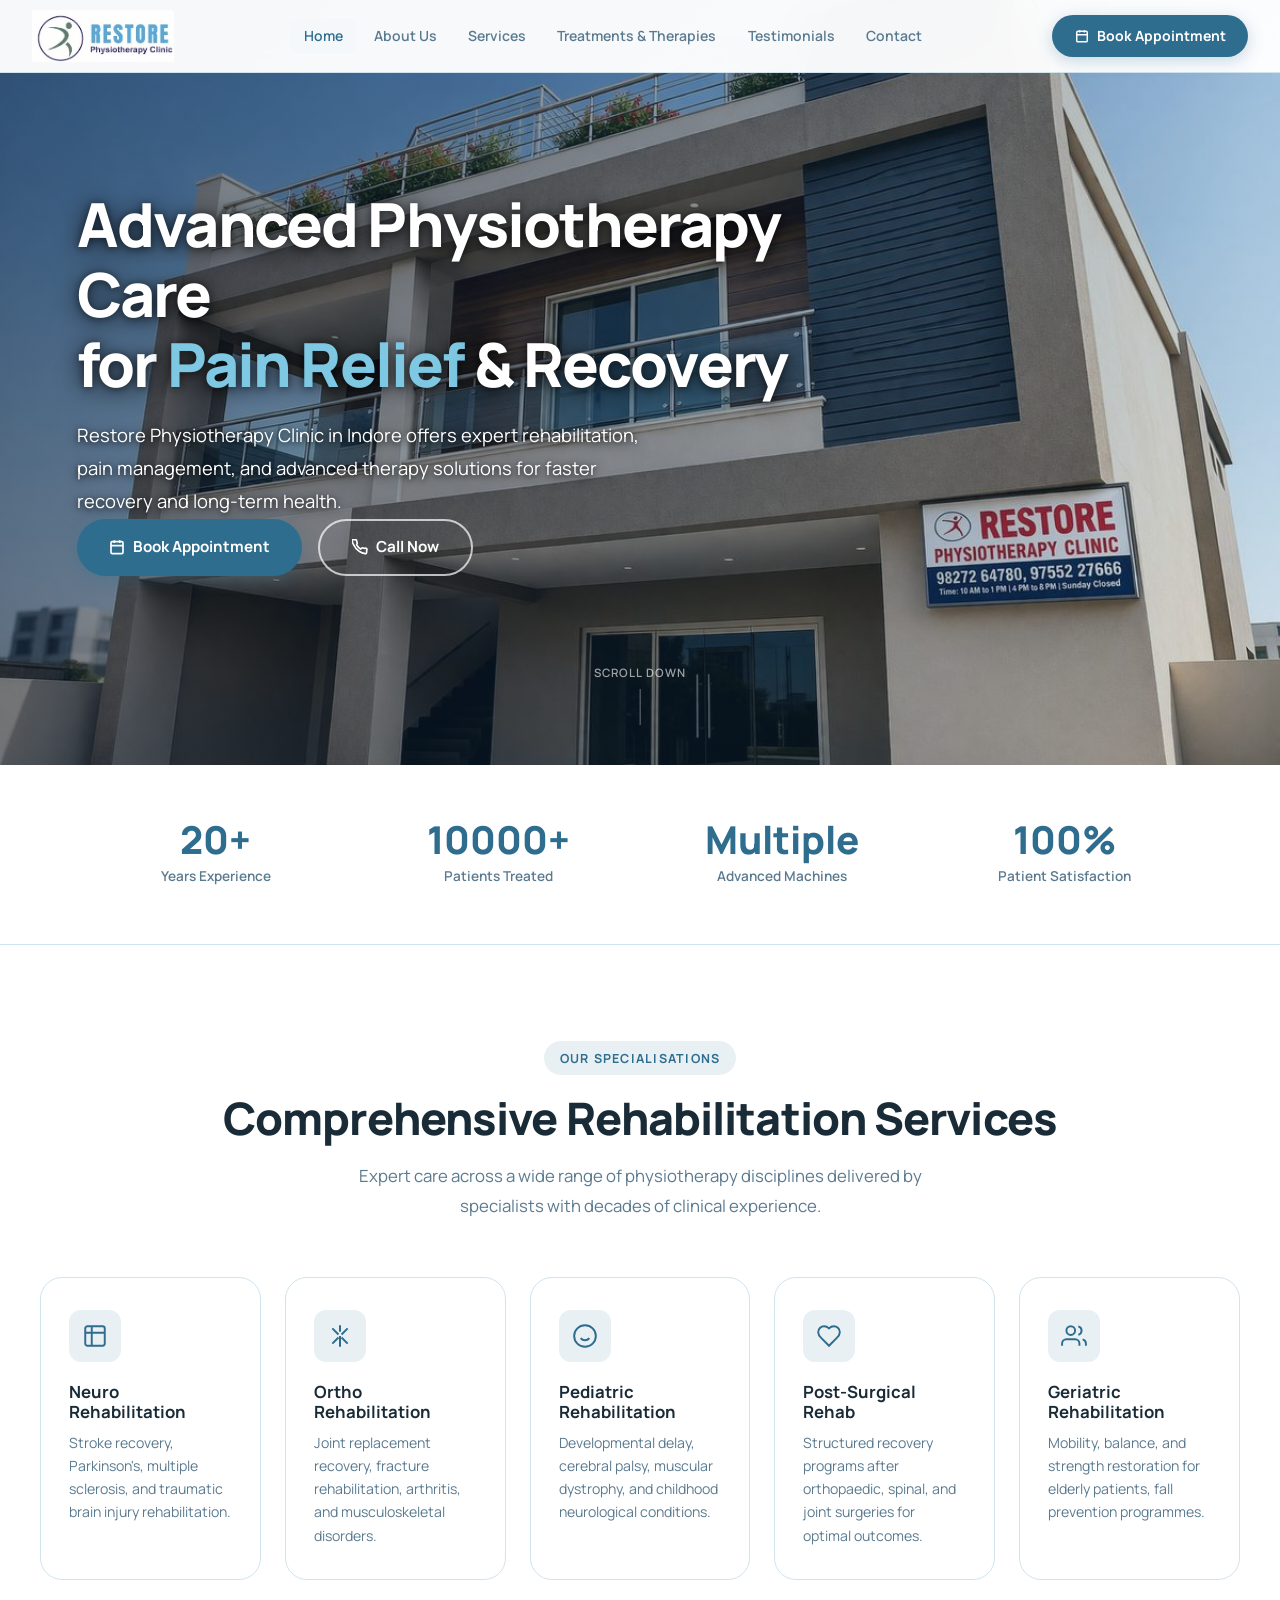
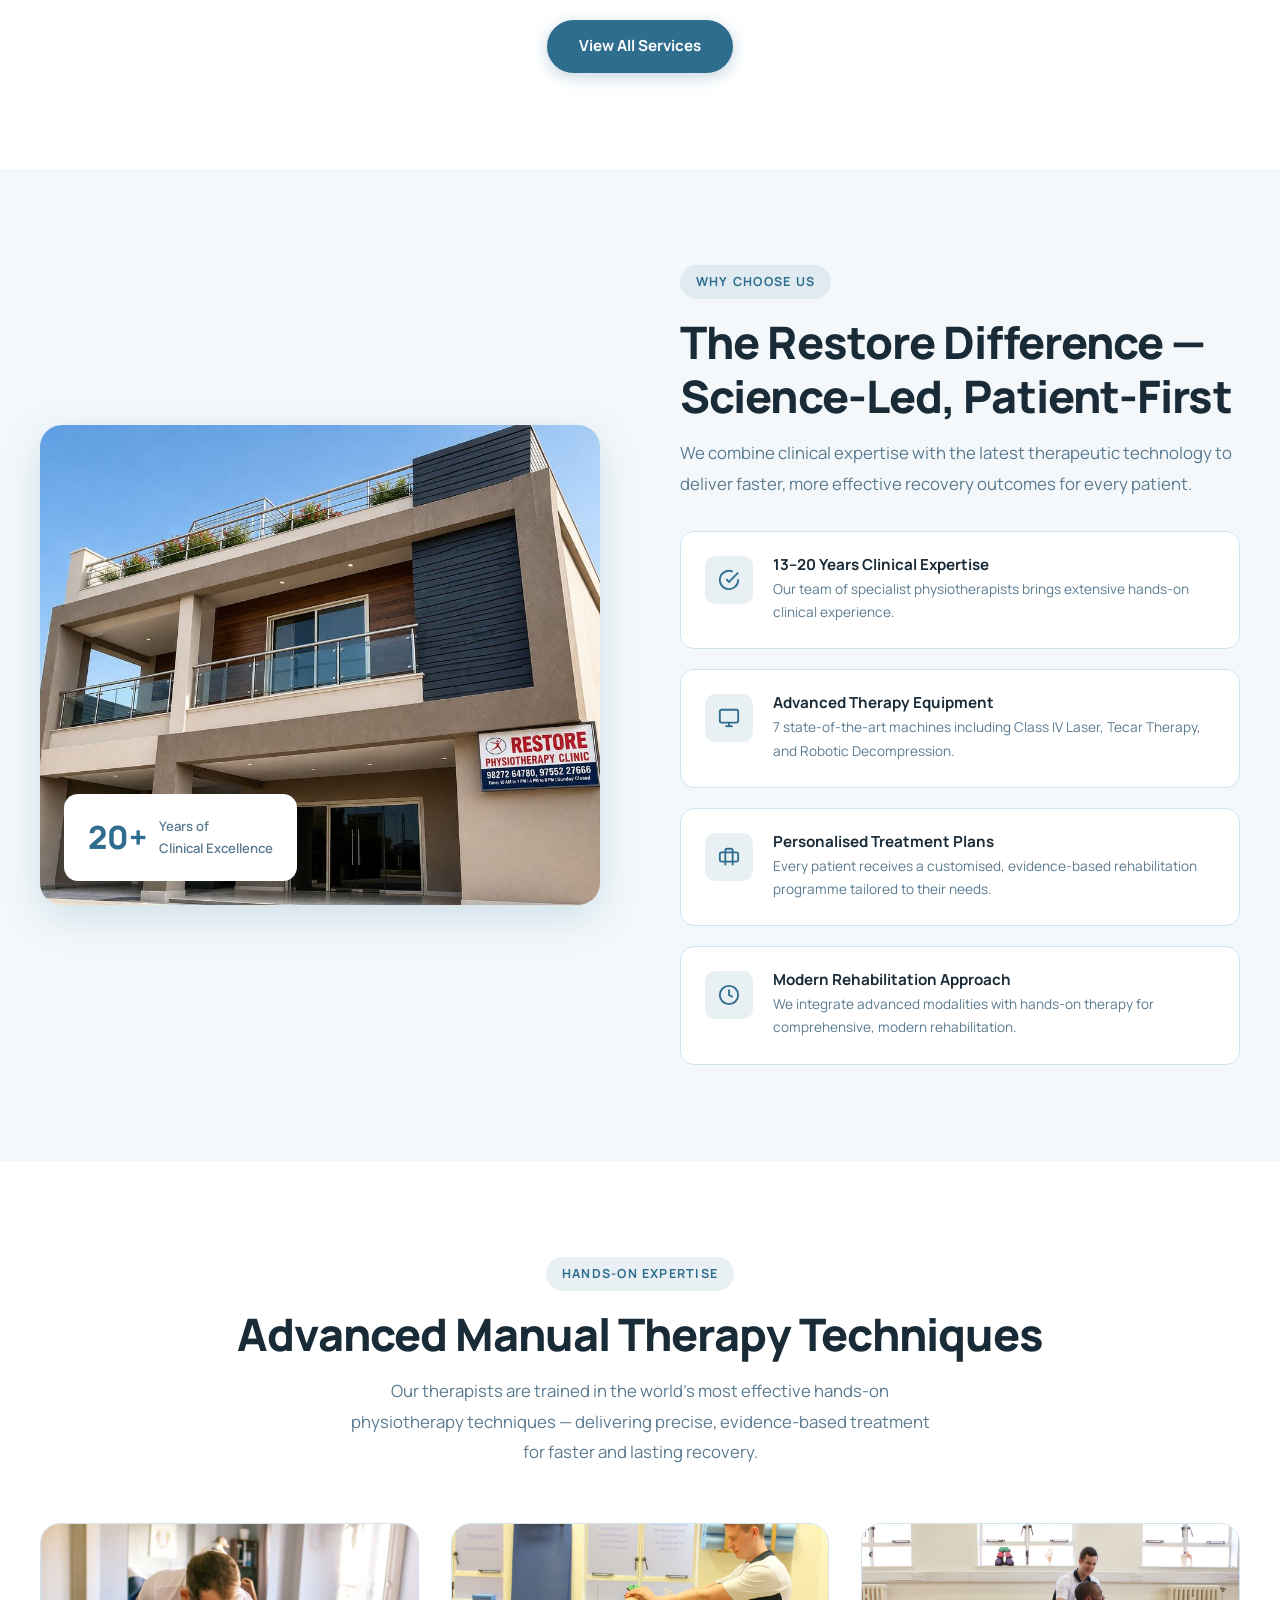
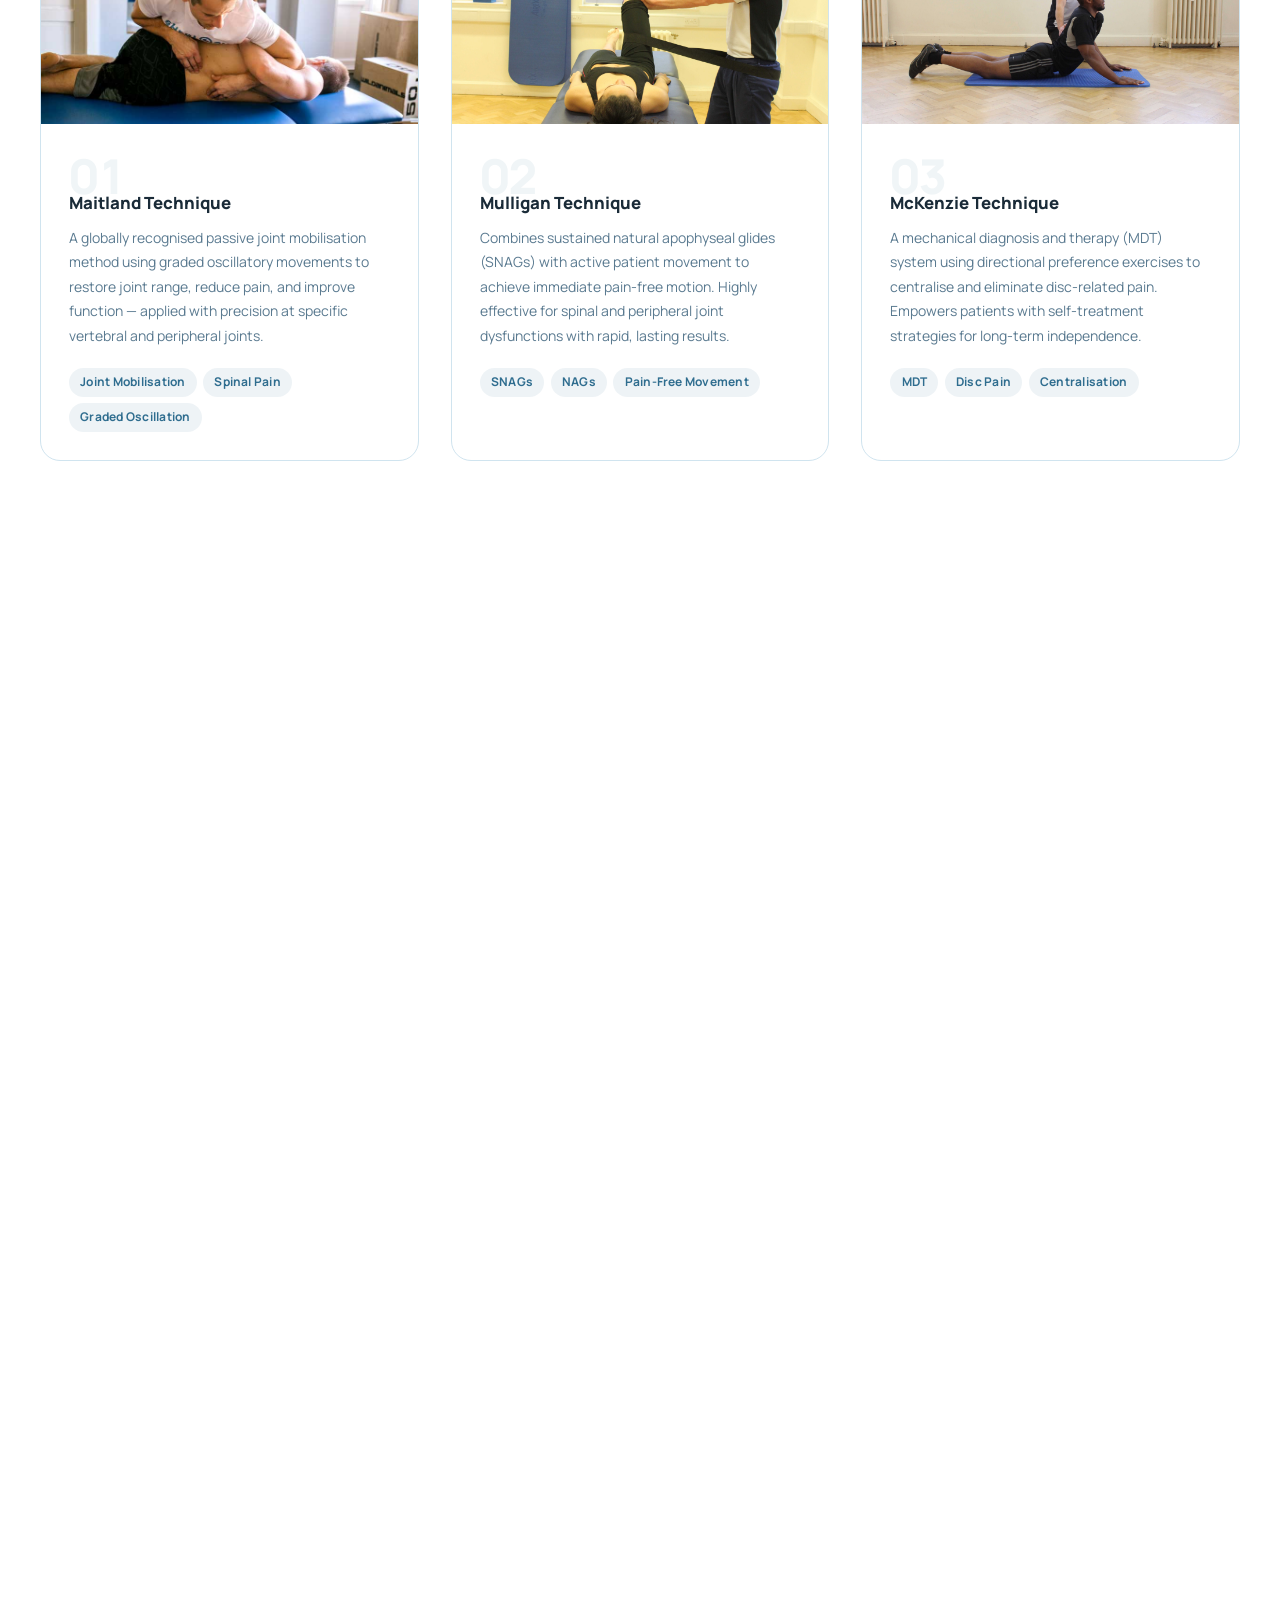
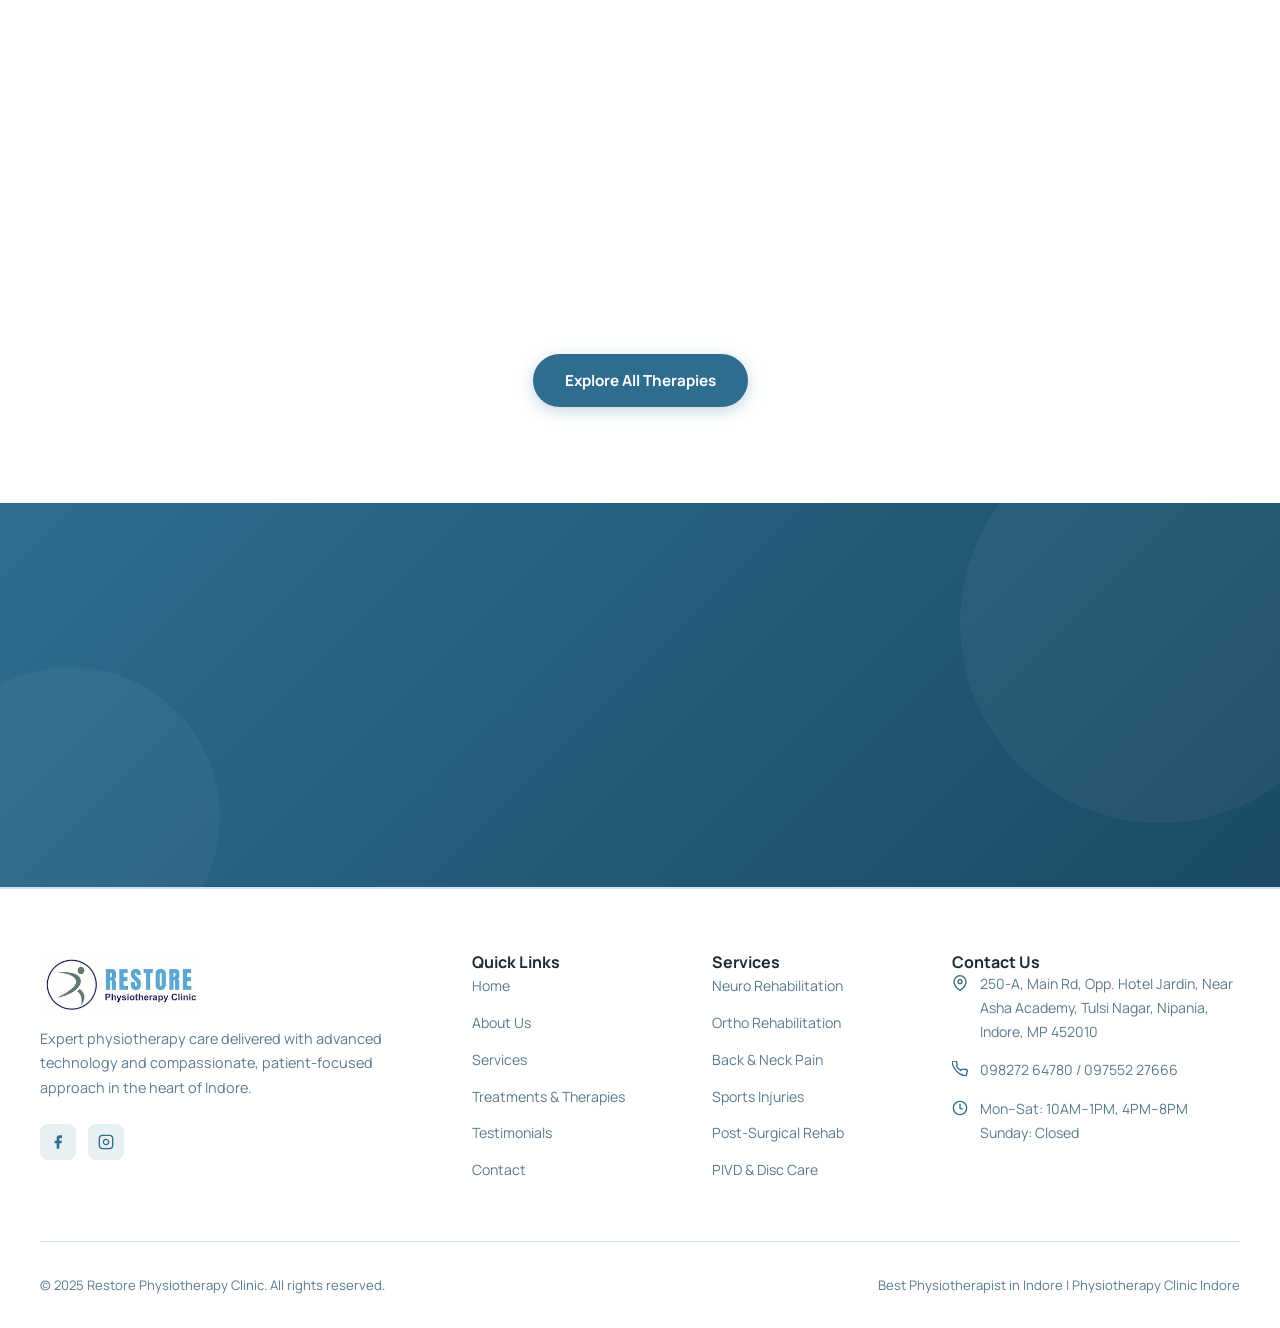
==== index.html @ 80abffd1 "Add files via upload" ====
<!DOCTYPE html>
<html lang="en">
<head>
  <meta charset="UTF-8" />
  <meta name="viewport" content="width=device-width, initial-scale=1.0" />
  <title>Restore Physiotherapy Clinic | Advanced Physiotherapy in Indore</title>
  <meta name="description" content="Restore Physiotherapy Clinic in Indore offers expert pain relief, neuro rehabilitation, ortho rehab, sports injury treatment, and advanced therapy equipment." />
  <meta name="keywords" content="Physiotherapy Clinic in Indore, Best Physiotherapist in Indore, Back Pain Treatment Indore, Neuro Rehabilitation Indore, Sports Injury Rehab Indore" />
  <link rel="preconnect" href="https://fonts.googleapis.com" />
  <link rel="preconnect" href="https://fonts.gstatic.com" crossorigin />
  <link href="https://fonts.googleapis.com/css2?family=Manrope:wght@300;400;500;600;700;800&display=swap" rel="stylesheet" />
  <link rel="stylesheet" href="styles.css" />
  <style>
    /* ─── HOME-SPECIFIC STYLES ─── */

    /* HERO */
    .hero {
      position: relative;
      height: 85vh;
      min-height: 560px;
      overflow: hidden;
      display: flex;
      align-items: center;
      justify-content: flex-start;
    }
    .hero-video {
      position: absolute;
      inset: 0;
      width: 100%;
      height: 100%;
      object-fit: cover;
      z-index: 0;
    }
    .hero-fallback {
      position: absolute;
      inset: 0;
      background: linear-gradient(135deg, #0e3248 0%, #1a5270 50%, #2F6D8F 100%);
      background-size: cover;
      background-position: center;
      z-index: 0;
    }
    .hero-overlay {
      position: absolute;
      inset: 0;
      background: linear-gradient(
        105deg,
        rgba(8, 22, 40, 0.60) 0%,
        rgba(15, 45, 72, 0.42) 55%,
        rgba(47, 109, 143, 0.15) 100%
      );
      z-index: 1;
    }
    .hero-content {
      position: relative;
      z-index: 20;
      text-align: left;
      color: white;
      padding: 2rem 2rem 2rem 6vw;
      max-width: 820px;
      width: 100%;
      margin-left: 0;
      margin-right: auto;
    }
    .hero-badge {
      display: inline-flex;
      align-items: center;
      gap: 0.5rem;
      padding: 0.45rem 1.1rem;
      background: rgba(255,255,255,0.18);
      backdrop-filter: blur(10px);
      border: 1px solid rgba(255,255,255,0.35);
      border-radius: 50px;
      font-size: 0.8rem;
      font-weight: 700;
      letter-spacing: 0.08em;
      text-transform: uppercase;
      margin-bottom: 1.5rem;
      color: #ffffff;
      text-shadow: 0 1px 6px rgba(0,0,0,0.6);
      opacity: 0;
      animation: fadeUp 0.8s 0.2s forwards;
    }
    .hero-title {
      font-size: clamp(2rem, 5.5vw, 3.8rem);
      font-weight: 800;
      line-height: 1.15;
      letter-spacing: -0.03em;
      margin-bottom: 1.25rem;
      color: #ffffff;
      text-shadow: 0 3px 24px rgba(0,0,0,0.75), 0 1px 8px rgba(0,0,0,0.55);
      opacity: 0;
      animation: fadeUp 0.8s 0.4s forwards;
    }
    .hero-title span { 
      color: #7ec8e3; 
      text-shadow: 0 3px 24px rgba(0,0,0,0.75), 0 1px 8px rgba(0,0,0,0.55);
    }
    .hero-sub {
      font-size: clamp(0.95rem, 1.5vw, 1.15rem);
      color: #ffffff;
      max-width: 580px;
      margin: 2 0 2.25rem 0;
      line-height: 1.8;
      text-shadow: 0 2px 12px rgba(0,0,0,0.75), 0 1px 5px rgba(0,0,0,0.55);
      opacity: 0;
      animation: fadeUp 0.8s 0.6s forwards;
    }
    .hero-btns {
      display: flex;
      gap: 1rem;
      justify-content: flex-start;
      flex-wrap: wrap;
      opacity: 0;
      animation: fadeUp 0.8s 0.8s forwards;
    }

    @keyframes fadeUp {
      from { opacity: 0; transform: translateY(28px); }
      to   { opacity: 1; transform: translateY(0); }
    }

    .hero-scroll {
      position: absolute;
      bottom: 2.5rem;
      left: 50%;
      transform: translateX(-50%);
      z-index: 2;
      display: flex;
      flex-direction: column;
      align-items: center;
      gap: 0.4rem;
      color: rgba(255,255,255,0.6);
      font-size: 0.72rem;
      font-weight: 600;
      letter-spacing: 0.1em;
      text-transform: uppercase;
      animation: bounce 2s infinite;
    }
    .hero-scroll span { width: 1px; height: 36px; background: rgba(255,255,255,0.4); }
    @keyframes bounce {
      0%, 100% { transform: translateX(-50%) translateY(0); }
      50% { transform: translateX(-50%) translateY(6px); }
    }

    /* STATS BANNER */
    .stats-banner {
      background: white;
      border-bottom: 1px solid var(--border);
      padding: 2.5rem 2rem;
    }
    .stats-grid {
      max-width: 1100px;
      margin: 0 auto;
      display: grid;
      grid-template-columns: repeat(4, 1fr);
      gap: 2rem;
      text-align: center;
    }
    .stat-item { padding: 1rem; }
    .stat-item .num {
      font-size: 2.4rem;
      font-weight: 800;
      color: var(--primary);
      line-height: 1;
    }
    .stat-item .lbl {
      font-size: 0.85rem;
      color: var(--text-muted);
      font-weight: 600;
      margin-top: 0.35rem;
    }
    .stat-divider {
      width: 1px;
      background: var(--border);
      align-self: stretch;
    }

    /* SERVICES */
    .services-grid {
      display: grid;
      grid-template-columns: repeat(auto-fit, minmax(220px, 1fr));
      gap: 1.5rem;
    }
    .service-card {
      background: white;
      border: 1px solid var(--border);
      border-radius: var(--radius-lg);
      padding: 2rem 1.75rem;
      transition: all var(--transition);
      cursor: default;
      position: relative;
      overflow: hidden;
    }
    .service-card::before {
      content: '';
      position: absolute;
      top: 0; left: 0; right: 0;
      height: 3px;
      background: var(--primary);
      transform: scaleX(0);
      transition: transform var(--transition);
      transform-origin: left;
    }
    .service-card:hover {
      transform: translateY(-6px);
      box-shadow: var(--shadow-hover);
    }
    .service-card:hover::before { transform: scaleX(1); }
    .service-icon {
      width: 52px; height: 52px;
      background: rgba(47,109,143,0.1);
      border-radius: 12px;
      display: flex; align-items: center; justify-content: center;
      margin-bottom: 1.25rem;
    }
    .service-icon svg { width: 26px; height: 26px; color: var(--primary); }
    .service-card h3 { font-size: 1.05rem; font-weight: 700; margin-bottom: 0.5rem; }
    .service-card p { font-size: 0.88rem; color: var(--text-muted); line-height: 1.65; }

    /* WHY US */
    .why-us-layout {
      display: grid;
      grid-template-columns: 1fr 1fr;
      gap: 5rem;
      align-items: center;
    }
    .why-us-img {
      border-radius: var(--radius-lg);
      overflow: hidden;
      position: relative;
      box-shadow: var(--shadow-hover);
    }
    .why-us-img img {
      width: 100%;
      height: 480px;
      object-fit: cover;
    }
    .why-us-img-badge {
      position: absolute;
      bottom: 1.5rem;
      left: 1.5rem;
      background: white;
      border-radius: var(--radius);
      padding: 1rem 1.5rem;
      box-shadow: var(--shadow);
      display: flex;
      align-items: center;
      gap: 0.75rem;
    }
    .why-us-img-badge .big { font-size: 2rem; font-weight: 800; color: var(--primary); }
    .why-us-img-badge .sml { font-size: 0.82rem; color: var(--text-muted); font-weight: 600; }

    .why-features { display: flex; flex-direction: column; gap: 1.25rem; margin-top: 2rem; }
    .why-feature {
      display: flex;
      gap: 1.25rem;
      padding: 1.5rem;
      background: white;
      border: 1px solid var(--border);
      border-radius: var(--radius);
      transition: all var(--transition);
    }
    .why-feature:hover { transform: translateX(6px); box-shadow: var(--shadow); }
    .why-feature-icon {
      width: 48px; height: 48px; flex-shrink: 0;
      background: rgba(47,109,143,0.1);
      border-radius: 10px;
      display: flex; align-items: center; justify-content: center;
    }
    .why-feature-icon svg { width: 22px; height: 22px; color: var(--primary); }
    .why-feature h4 { font-size: 0.95rem; font-weight: 700; margin-bottom: 0.25rem; }
    .why-feature p { font-size: 0.85rem; color: var(--text-muted); }

    /* EQUIPMENT PREVIEW */
    .equipment-strip {
      display: grid;
      grid-template-columns: repeat(4, 1fr);
      gap: 1.5rem;
    }
    .equip-card {
      background: white;
      border: 1px solid var(--border);
      border-radius: var(--radius-lg);
      overflow: hidden;
      transition: all var(--transition);
    }
    .equip-card:hover { transform: translateY(-5px); box-shadow: var(--shadow-hover); }
    .equip-card img {
      width: 100%;
      height: 180px;
      object-fit: cover;
    }
    .equip-card-body { padding: 1rem 1.25rem; }
    .equip-card-body h4 { font-size: 0.9rem; font-weight: 700; }
    .equip-card-body p { font-size: 0.78rem; color: var(--text-muted); margin-top: 0.3rem; }

    /* CTA SECTION */
    .cta-section {
      background: linear-gradient(135deg, var(--primary) 0%, #1a4a65 100%);
      padding: 5rem 2rem;
      text-align: center;
      position: relative;
      overflow: hidden;
    }
    .cta-section::before {
      content: '';
      position: absolute;
      top: -80px; right: -80px;
      width: 400px; height: 400px;
      background: rgba(255,255,255,0.04);
      border-radius: 50%;
    }
    .cta-section::after {
      content: '';
      position: absolute;
      bottom: -80px; left: -80px;
      width: 300px; height: 300px;
      background: rgba(255,255,255,0.04);
      border-radius: 50%;
    }
    .cta-section h2 {
      font-size: clamp(1.8rem, 4vw, 2.8rem);
      color: white;
      font-weight: 800;
      letter-spacing: -0.02em;
      margin-bottom: 1rem;
      position: relative; z-index: 1;
    }
    .cta-section p {
      font-size: 1.05rem;
      color: rgba(255,255,255,0.8);
      max-width: 560px;
      margin: 0 auto 2.5rem;
      position: relative; z-index: 1;
    }
    .cta-btns {
      display: flex;
      gap: 1rem;
      justify-content: center;
      flex-wrap: wrap;
      position: relative; z-index: 1;
    }
    .btn-white {
      display: inline-flex;
      align-items: center;
      gap: 0.5rem;
      padding: 0.85rem 2rem;
      background: white;
      color: var(--primary);
      border-radius: 50px;
      font-size: 0.95rem;
      font-weight: 700;
      transition: all var(--transition);
    }
    .btn-white:hover { transform: translateY(-2px); box-shadow: 0 8px 28px rgba(0,0,0,0.2); }

    @media (max-width: 900px) {
      .why-us-layout { grid-template-columns: 1fr; gap: 2.5rem; }
      .equipment-strip { grid-template-columns: repeat(2, 1fr); }
      .stats-grid { grid-template-columns: repeat(2, 1fr); }
      .stat-divider { display: none; }
    }
    @media (max-width: 500px) {
      .equipment-strip { grid-template-columns: 1fr; }
      .stats-grid { grid-template-columns: 1fr 1fr; gap: 1rem; }
    }
  
    /* ── ADVANCED MANUAL TECHNIQUES ── */
    .techniques-section { background: var(--white); }

    .techniques-grid {
      display: grid;
      grid-template-columns: repeat(3, 1fr);
      gap: 2rem;
    }

    .technique-card {
      background: #ffffff;
      border: 1px solid var(--border);
      border-radius: 20px;
      overflow: hidden;
      transition: transform 0.38s cubic-bezier(0.4,0,0.2,1),
                  box-shadow 0.38s cubic-bezier(0.4,0,0.2,1);
      position: relative;
    }
    .technique-card::before {
      content: '';
      position: absolute;
      top: 0; left: 0; right: 0;
      height: 3px;
      background: linear-gradient(90deg, var(--primary), var(--soft-blue));
      transform: scaleX(0);
      transform-origin: left;
      transition: transform 0.4s ease;
    }
    .technique-card:hover {
      transform: translateY(-7px);
      box-shadow: 0 16px 48px rgba(47,109,143,0.15);
    }
    .technique-card:hover::before { transform: scaleX(1); }

    /* Image wrapper — placeholder until real image added */
    .technique-img-wrap {
      width: 100%;
      height: 200px;
      background: linear-gradient(135deg, #eaf2f7 0%, #d4e9f5 100%);
      display: flex;
      align-items: center;
      justify-content: center;
      overflow: hidden;
      position: relative;
    }
    .technique-img-wrap img {
      width: 100%;
      height: 100%;
      object-fit: cover;
      object-position: center;
      display: block;
    }
    .technique-img-placeholder {
      display: flex;
      align-items: center;
      justify-content: center;
      width: 100%;
      height: 100%;
    }
    .technique-img-placeholder svg {
      width: 90px;
      height: 90px;
      opacity: 0.75;
    }

    /* Card body */
    .technique-body { padding: 1.75rem 1.75rem 1.75rem; }
    .technique-number {
      font-size: 3rem;
      font-weight: 800;
      color: rgba(47,109,143,0.07);
      line-height: 1;
      margin-bottom: -0.5rem;
      font-variant-numeric: tabular-nums;
      letter-spacing: -0.04em;
    }
    .technique-body h3 {
      font-size: 1.05rem;
      font-weight: 800;
      color: var(--text);
      margin-bottom: 0.75rem;
      line-height: 1.3;
    }
    .technique-body p {
      font-size: 0.875rem;
      color: var(--text-muted);
      line-height: 1.75;
      margin-bottom: 1.25rem;
    }
    .technique-tags {
      display: flex;
      flex-wrap: wrap;
      gap: 0.4rem;
    }
    .technique-tags span {
      padding: 0.25rem 0.7rem;
      background: rgba(47,109,143,0.08);
      color: var(--primary);
      border-radius: 50px;
      font-size: 0.75rem;
      font-weight: 700;
      letter-spacing: 0.02em;
    }

    @media (max-width: 1024px) {
      .techniques-grid { grid-template-columns: repeat(2, 1fr); }
    }
    @media (max-width: 600px) {
      .techniques-grid { grid-template-columns: 1fr; }
    }

</style>
</head>
<body>

  <!-- NAVBAR -->
  <nav class="navbar">
    <div class="nav-inner">
      <a href="index.html" class="nav-logo">
        <img src="" data-img="logo" alt="Restore Physiotherapy Clinic Logo" class="nav-logo-img" />
      </a>
      <ul class="nav-links">
        <li><a href="index.html" class="active">Home</a></li>
        <li><a href="about.html">About Us</a></li>
        <li><a href="services.html">Services</a></li>
        <li><a href="therapies.html">Treatments & Therapies</a></li>
        <li><a href="testimonials.html">Testimonials</a></li>
        <li><a href="contact.html">Contact</a></li>
      </ul>
      <a href="https://wa.me/919827264780?text=Hello%2C%20I%20would%20like%20to%20book%20an%20appointment%20at%20Restore%20Physiotherapy%20Clinic." target="_blank" rel="noopener" class="btn-book">
        <svg width="14" height="14" viewBox="0 0 24 24" fill="none" stroke="currentColor" stroke-width="2.5"><rect x="3" y="4" width="18" height="18" rx="2"/><path d="M16 2v4M8 2v4M3 10h18"/></svg>
        Book Appointment
      </a>
      <button class="hamburger" aria-label="Menu">
        <span></span><span></span><span></span>
      </button>
    </div>
  </nav>

  <!-- MOBILE MENU -->
  <div class="mobile-menu">
    <ul>
      <li><a href="index.html">Home</a></li>
      <li><a href="about.html">About Us</a></li>
      <li><a href="services.html">Services</a></li>
      <li><a href="therapies.html">Treatments & Therapies</a></li>
      <li><a href="testimonials.html">Testimonials</a></li>
      <li><a href="contact.html">Contact</a></li>
    </ul>
    <a href="https://wa.me/919827264780?text=Hello%2C%20I%20would%20like%20to%20book%20an%20appointment%20at%20Restore%20Physiotherapy%20Clinic." target="_blank" rel="noopener" class="btn-book">Book Appointment</a>
  </div>

  <!-- HERO -->
  <section class="hero">
    <div class="hero-fallback"></div>
    <video class="hero-video" autoplay muted loop playsinline poster="" data-poster="hospital">
      <source src="hero.mp4" type="video/mp4" />
    </video>
    <div class="hero-overlay"></div>
    <div class="hero-content">
      
      <h1 class="hero-title">
        Advanced Physiotherapy Care<br/>for <span>Pain Relief</span> &amp; Recovery
      </h1>
      <p class="hero-sub">
        Restore Physiotherapy Clinic in Indore offers expert rehabilitation, pain management, and advanced therapy solutions for faster recovery and long-term health.
      </p>
      <div class="hero-btns">
        <a href="https://wa.me/919827264780?text=Hello%2C%20I%20would%20like%20to%20book%20an%20appointment%20at%20Restore%20Physiotherapy%20Clinic." target="_blank" rel="noopener" class="btn-primary">
          <svg width="16" height="16" viewBox="0 0 24 24" fill="none" stroke="currentColor" stroke-width="2.5"><rect x="3" y="4" width="18" height="18" rx="2"/><path d="M16 2v4M8 2v4M3 10h18"/></svg>
          Book Appointment
        </a>
        <a href="tel:09827264780" class="btn-outline">
          <svg width="16" height="16" viewBox="0 0 24 24" fill="none" stroke="currentColor" stroke-width="2.5"><path d="M22 16.92v3a2 2 0 01-2.18 2 19.79 19.79 0 01-8.63-3.07A19.5 19.5 0 013.07 9.8a19.79 19.79 0 01-3.07-8.67A2 2 0 012 1h3a2 2 0 012 1.72c.127.96.361 1.903.7 2.81a2 2 0 01-.45 2.11L6.91 8.95a16 16 0 006.15 6.15l1.27-1.27a2 2 0 012.11-.45c.907.339 1.85.573 2.81.7A2 2 0 0122 16.92z"/></svg>
          Call Now
        </a>
      </div>
    </div>
    <div class="hero-scroll">
      Scroll Down
      <span></span>
    </div>
  </section>

  <!-- STATS BANNER -->
  <div class="stats-banner">
    <div class="stats-grid">
      <div class="stat-item fade-up">
        <div class="num"><span data-target="20" data-suffix="+">0+</span></div>
        <div class="lbl">Years Experience</div>
      </div>
      <div class="stat-item fade-up fade-up-delay-1">
        <div class="num"><span data-target="10000" data-suffix="+">0+</span></div>
        <div class="lbl">Patients Treated</div>
      </div>
      <div class="stat-item fade-up fade-up-delay-2">
        <div class="num"><span>Multiple</span></div>
        <div class="lbl">Advanced Machines</div>
      </div>
      <div class="stat-item fade-up fade-up-delay-3">
        <div class="num"><span data-target="100" data-suffix="%">0%</span></div>
        <div class="lbl">Patient Satisfaction</div>
      </div>
    </div>
  </div>

  <!-- SERVICES PREVIEW -->
  <section class="section section-alt">
    <div class="container">
      <div class="section-header centered fade-up">
        <div class="section-label">Our Specialisations</div>
        <h2 class="section-title">Comprehensive Rehabilitation Services</h2>
        <p class="section-sub">Expert care across a wide range of physiotherapy disciplines delivered by specialists with decades of clinical experience.</p>
      </div>
      <div class="services-grid">
        <div class="service-card fade-up">
          <div class="service-icon">
            <svg viewBox="0 0 24 24" fill="none" stroke="currentColor" stroke-width="1.8"><path d="M9 3H5a2 2 0 00-2 2v4m6-6h10a2 2 0 012 2v4M9 3v18m0 0h10a2 2 0 002-2V9M9 21H5a2 2 0 01-2-2V9m0 0h18"/></svg>
          </div>
          <h3>Neuro Rehabilitation</h3>
          <p>Stroke recovery, Parkinson's, multiple sclerosis, and traumatic brain injury rehabilitation.</p>
        </div>
        <div class="service-card fade-up fade-up-delay-1">
          <div class="service-icon">
            <svg viewBox="0 0 24 24" fill="none" stroke="currentColor" stroke-width="1.8"><path d="M12 22V12m0-4V2M4.93 4.93l5.66 5.66M4.93 19.07l5.66-5.66M19.07 4.93l-5.66 5.66M19.07 19.07l-5.66-5.66"/></svg>
          </div>
          <h3>Ortho Rehabilitation</h3>
          <p>Joint replacement recovery, fracture rehabilitation, arthritis, and musculoskeletal disorders.</p>
        </div>
        <div class="service-card fade-up fade-up-delay-2">
          <div class="service-icon">
            <svg viewBox="0 0 24 24" fill="none" stroke="currentColor" stroke-width="1.8"><circle cx="12" cy="12" r="10"/><path d="M8 14s1.5 2 4 2 4-2 4-2M9 9h.01M15 9h.01"/></svg>
          </div>
          <h3>Pediatric Rehabilitation</h3>
          <p>Developmental delay, cerebral palsy, muscular dystrophy, and childhood neurological conditions.</p>
        </div>
        <div class="service-card fade-up fade-up-delay-3">
          <div class="service-icon">
            <svg viewBox="0 0 24 24" fill="none" stroke="currentColor" stroke-width="1.8"><path d="M19 14c1.49-1.46 3-3.21 3-5.5A5.5 5.5 0 0016.5 3c-1.76 0-3 .5-4.5 2-1.5-1.5-2.74-2-4.5-2A5.5 5.5 0 002 8.5c0 2.3 1.5 4.05 3 5.5l7 7 7-7z"/></svg>
          </div>
          <h3>Post-Surgical Rehab</h3>
          <p>Structured recovery programs after orthopaedic, spinal, and joint surgeries for optimal outcomes.</p>
        </div>
        <div class="service-card fade-up">
          <div class="service-icon">
            <svg viewBox="0 0 24 24" fill="none" stroke="currentColor" stroke-width="1.8"><path d="M17 21v-2a4 4 0 00-4-4H5a4 4 0 00-4 4v2"/><circle cx="9" cy="7" r="4"/><path d="M23 21v-2a4 4 0 00-3-3.87M16 3.13a4 4 0 010 7.75"/></svg>
          </div>
          <h3>Geriatric Rehabilitation</h3>
          <p>Mobility, balance, and strength restoration for elderly patients, fall prevention programmes.</p>
        </div>
      </div>
      <div style="text-align:center; margin-top:2.5rem;">
        <a href="services.html" class="btn-primary">View All Services</a>
      </div>
    </div>
  </section>

  <!-- WHY CHOOSE US -->
  <section class="section">
    <div class="container">
      <div class="why-us-layout">
        <div class="why-us-img fade-up">
          <img src="" data-img="hospital" alt="Restore Physiotherapy Clinic Building, Indore" loading="lazy" />
          <div class="why-us-img-badge">
            <div class="big">20+</div>
            <div class="sml">Years of<br/>Clinical Excellence</div>
          </div>
        </div>
        <div class="fade-up fade-up-delay-2">
          <div class="section-label">Why Choose Us</div>
          <h2 class="section-title">The Restore Difference — Science-Led, Patient-First</h2>
          <p class="section-sub">We combine clinical expertise with the latest therapeutic technology to deliver faster, more effective recovery outcomes for every patient.</p>
          <div class="why-features">
            <div class="why-feature">
              <div class="why-feature-icon">
                <svg viewBox="0 0 24 24" fill="none" stroke="currentColor" stroke-width="2"><path d="M22 11.08V12a10 10 0 11-5.93-9.14"/><polyline points="22 4 12 14.01 9 11.01"/></svg>
              </div>
              <div>
                <h4>13–20 Years Clinical Expertise</h4>
                <p>Our team of specialist physiotherapists brings extensive hands-on clinical experience.</p>
              </div>
            </div>
            <div class="why-feature">
              <div class="why-feature-icon">
                <svg viewBox="0 0 24 24" fill="none" stroke="currentColor" stroke-width="2"><rect x="2" y="3" width="20" height="14" rx="2"/><line x1="8" y1="21" x2="16" y2="21"/><line x1="12" y1="17" x2="12" y2="21"/></svg>
              </div>
              <div>
                <h4>Advanced Therapy Equipment</h4>
                <p>7 state-of-the-art machines including Class IV Laser, Tecar Therapy, and Robotic Decompression.</p>
              </div>
            </div>
            <div class="why-feature">
              <div class="why-feature-icon">
                <svg viewBox="0 0 24 24" fill="none" stroke="currentColor" stroke-width="2"><path d="M20 7H4a2 2 0 00-2 2v6a2 2 0 002 2h16a2 2 0 002-2V9a2 2 0 00-2-2z"/><path d="M16 21V5a2 2 0 00-2-2h-4a2 2 0 00-2 2v16"/></svg>
              </div>
              <div>
                <h4>Personalised Treatment Plans</h4>
                <p>Every patient receives a customised, evidence-based rehabilitation programme tailored to their needs.</p>
              </div>
            </div>
            <div class="why-feature">
              <div class="why-feature-icon">
                <svg viewBox="0 0 24 24" fill="none" stroke="currentColor" stroke-width="2"><circle cx="12" cy="12" r="10"/><path d="M12 6v6l4 2"/></svg>
              </div>
              <div>
                <h4>Modern Rehabilitation Approach</h4>
                <p>We integrate advanced modalities with hands-on therapy for comprehensive, modern rehabilitation.</p>
              </div>
            </div>
          </div>
        </div>
      </div>
    </div>
  </section>


  <!-- ADVANCED MANUAL TECHNIQUES -->
  <section class="section techniques-section">
    <div class="container">
      <div class="section-header centered fade-up">
        <div class="section-label">Hands-On Expertise</div>
        <h2 class="section-title">Advanced Manual Therapy Techniques</h2>
        <p class="section-sub">Our therapists are trained in the world's most effective hands-on physiotherapy techniques — delivering precise, evidence-based treatment for faster and lasting recovery.</p>
      </div>
      <div class="techniques-grid">

        <!-- Maitland -->
        <div class="technique-card fade-up">
          <div class="technique-img-wrap">
            <div class="technique-img-placeholder" id="timg-maitland">
              <img src="Maitland technique.jpg" alt="Maitland Technique" />
                <circle cx="40" cy="40" r="38" stroke="#6FA9C6" stroke-width="1.5" stroke-dasharray="4 3"/>
                <path d="M25 40c0-8.28 6.72-15 15-15s15 6.72 15 15-6.72 15-15 15" stroke="#2F6D8F" stroke-width="2" stroke-linecap="round"/>
                <circle cx="40" cy="40" r="6" fill="#2F6D8F" opacity="0.15"/>
                <circle cx="40" cy="40" r="3" fill="#2F6D8F"/>
                <path d="M40 25v-6M40 61v-6M55 40h6M19 40h6" stroke="#6FA9C6" stroke-width="1.5" stroke-linecap="round"/>
              </svg>
            </div>
          </div>
          <div class="technique-body">
            <div class="technique-number">01</div>
            <h3>Maitland Technique</h3>
            <p>A globally recognised passive joint mobilisation method using graded oscillatory movements to restore joint range, reduce pain, and improve function — applied with precision at specific vertebral and peripheral joints.</p>
            <div class="technique-tags">
              <span>Joint Mobilisation</span>
              <span>Spinal Pain</span>
              <span>Graded Oscillation</span>
            </div>
          </div>
        </div>

        <!-- Mulligan -->
        <div class="technique-card fade-up fade-up-delay-1">
          <div class="technique-img-wrap">
            <div class="technique-img-placeholder" id="timg-mulligan">
              <img src="Mulligan technique.jpg" alt="Mulligan technique" />
                <path d="M20 55 Q35 20 60 30" stroke="#2F6D8F" stroke-width="2.5" stroke-linecap="round"/>
                <path d="M30 25 L20 55 L50 58" stroke="#6FA9C6" stroke-width="1.5" stroke-linecap="round" stroke-linejoin="round"/>
                <circle cx="20" cy="55" r="4" fill="#2F6D8F"/>
                <circle cx="60" cy="30" r="4" fill="#6FA9C6"/>
                <path d="M54 24 L66 36" stroke="#2F6D8F" stroke-width="1.5" stroke-linecap="round"/>
              </svg>
            </div>
          </div>
          <div class="technique-body">
            <div class="technique-number">02</div>
            <h3>Mulligan Technique</h3>
            <p>Combines sustained natural apophyseal glides (SNAGs) with active patient movement to achieve immediate pain-free motion. Highly effective for spinal and peripheral joint dysfunctions with rapid, lasting results.</p>
            <div class="technique-tags">
              <span>SNAGs</span>
              <span>NAGs</span>
              <span>Pain-Free Movement</span>
            </div>
          </div>
        </div>

        <!-- McKenzie -->
        <div class="technique-card fade-up fade-up-delay-2">
          <div class="technique-img-wrap">
            <div class="technique-img-placeholder" id="timg-mckenzie">
              <img src="McKenzie technique.jpg" alt="McKenzie technique" />
                <rect x="20" y="35" width="40" height="10" rx="5" fill="#2F6D8F" opacity="0.12"/>
                <path d="M20 40 Q40 20 60 40" stroke="#2F6D8F" stroke-width="2.5" stroke-linecap="round"/>
                <path d="M20 40 Q40 60 60 40" stroke="#6FA9C6" stroke-width="1.5" stroke-linecap="round" stroke-dasharray="3 2"/>
                <circle cx="40" cy="28" r="3.5" fill="#2F6D8F"/>
                <circle cx="40" cy="52" r="3.5" fill="#6FA9C6"/>
                <path d="M40 22 L40 16M40 58 L40 64" stroke="#2F6D8F" stroke-width="1.5" stroke-linecap="round"/>
              </svg>
            </div>
          </div>
          <div class="technique-body">
            <div class="technique-number">03</div>
            <h3>McKenzie Technique</h3>
            <p>A mechanical diagnosis and therapy (MDT) system using directional preference exercises to centralise and eliminate disc-related pain. Empowers patients with self-treatment strategies for long-term independence.</p>
            <div class="technique-tags">
              <span>MDT</span>
              <span>Disc Pain</span>
              <span>Centralisation</span>
            </div>
          </div>
        </div>

        <!-- Joint Mobilization -->
        <div class="technique-card fade-up">
          <div class="technique-img-wrap">
            <div class="technique-img-placeholder" id="timg-joint">
              <img src="Joint mobilization and Manipulation techniques.jpg" alt="Joint mobilization & Manipulation techniques" />
                <circle cx="30" cy="40" r="14" stroke="#2F6D8F" stroke-width="2"/>
                <circle cx="50" cy="40" r="14" stroke="#6FA9C6" stroke-width="2"/>
                <path d="M36 33 L44 47M36 47 L44 33" stroke="#2F6D8F" stroke-width="1.5" stroke-linecap="round"/>
                <circle cx="30" cy="40" r="4" fill="#2F6D8F" opacity="0.2"/>
                <circle cx="50" cy="40" r="4" fill="#6FA9C6" opacity="0.2"/>
              </svg>
            </div>
          </div>
          <div class="technique-body">
            <div class="technique-number">04</div>
            <h3>Joint Mobilization &amp; Manipulation</h3>
            <p>Skilled passive techniques ranging from gentle Grade I–IV mobilisations to high-velocity low-amplitude (HVLA) manipulations — restoring joint play, reducing stiffness, and relieving neurological symptoms.</p>
            <div class="technique-tags">
              <span>HVLA</span>
              <span>Grade I–IV</span>
              <span>Joint Stiffness</span>
            </div>
          </div>
        </div>

        <!-- Soft Tissue -->
        <div class="technique-card fade-up fade-up-delay-1">
          <div class="technique-img-wrap">
            <div class="technique-img-placeholder" id="timg-soft">
              <img src="Soft tissue mobilization technique.jpg" alt="Soft tissue mobilization technique" />
                <path d="M15 50 Q25 25 40 30 Q55 35 65 20" stroke="#2F6D8F" stroke-width="2.5" stroke-linecap="round"/>
                <path d="M15 60 Q25 35 40 40 Q55 45 65 30" stroke="#6FA9C6" stroke-width="1.5" stroke-linecap="round" stroke-dasharray="3 2"/>
                <circle cx="40" cy="30" r="5" fill="#2F6D8F" opacity="0.2"/>
                <circle cx="40" cy="40" r="5" fill="#6FA9C6" opacity="0.15"/>
                <path d="M36 26 Q40 20 44 26" stroke="#2F6D8F" stroke-width="1.5" stroke-linecap="round"/>
              </svg>
            </div>
          </div>
          <div class="technique-body">
            <div class="technique-number">05</div>
            <h3>Soft Tissue Mobilization</h3>
            <p>Targeted hands-on techniques including myofascial release, trigger point therapy, and cross-friction massage to break down scar tissue, reduce muscle tightness, and restore normal tissue extensibility.</p>
            <div class="technique-tags">
              <span>Myofascial Release</span>
              <span>Trigger Points</span>
              <span>Scar Tissue</span>
            </div>
          </div>
        </div>

        <!-- MET -->
        <div class="technique-card fade-up fade-up-delay-2">
          <div class="technique-img-wrap">
            <div class="technique-img-placeholder" id="timg-met">
              <img src="Muscle energy techniques.jpg" alt="Muscle energy techniques" />
                <path d="M25 55 L40 25 L55 55" stroke="#2F6D8F" stroke-width="2.5" stroke-linecap="round" stroke-linejoin="round"/>
                <path d="M30 45 L50 45" stroke="#6FA9C6" stroke-width="1.5" stroke-linecap="round"/>
                <circle cx="40" cy="25" r="4" fill="#2F6D8F" opacity="0.2"/>
                <circle cx="25" cy="55" r="4" fill="#6FA9C6" opacity="0.2"/>
                <circle cx="55" cy="55" r="4" fill="#6FA9C6" opacity="0.2"/>
                <circle cx="40" cy="25" r="2" fill="#2F6D8F"/>
              </svg>
            </div>
          </div>
          <div class="technique-body">
            <div class="technique-number">06</div>
            <h3>Muscle Energy Techniques</h3>
            <p>Post-isometric relaxation and reciprocal inhibition methods using the patient's own muscle contractions to lengthen tight muscles, restore joint range of motion, and correct musculoskeletal imbalances.</p>
            <div class="technique-tags">
              <span>Post-Isometric</span>
              <span>Muscle Lengthening</span>
              <span>ROM Restoration</span>
            </div>
          </div>
        </div>

      </div><!-- end techniques-grid -->
    </div>
  </section>
  <!-- END ADVANCED MANUAL TECHNIQUES -->

  <!-- EQUIPMENT PREVIEW -->
  <section class="section section-alt">
    <div class="container">
      <div class="section-header centered fade-up">
        <div class="section-label">Advanced Technology</div>
        <h2 class="section-title">Cutting-Edge Therapy Equipment</h2>
        <p class="section-sub">We invest in the most advanced physiotherapy technology available to deliver superior treatment outcomes.</p>
      </div>
      <div class="equipment-strip">
        <div class="equip-card fade-up">
          <img src="" data-img="laser" alt="Class IV Laser Therapy Machine" loading="lazy" />
          <div class="equip-card-body">
            <h4>Class IV Laser Therapy</h4>
            <p>Deep tissue healing with photobiomodulation technology.</p>
          </div>
        </div>
        <div class="equip-card fade-up fade-up-delay-1">
          <img src="" data-img="tecar" alt="Tecar Therapy Machine" loading="lazy" />
          <div class="equip-card-body">
            <h4>Tecar Therapy</h4>
            <p>Capacitive & resistive energy transfer for rapid recovery.</p>
          </div>
        </div>
        <div class="equip-card fade-up fade-up-delay-2">
          <img src="" data-img="shockwave" alt="Shockwave Therapy Machine" loading="lazy" />
          <div class="equip-card-body">
            <h4>Shockwave Therapy</h4>
            <p>Non-invasive acoustic pulse therapy for chronic pain relief.</p>
          </div>
        </div>
        <div class="equip-card fade-up fade-up-delay-3">
          <img src="" data-img="robotic" alt="Robotic Spinal Decompression" loading="lazy" />
          <div class="equip-card-body">
            <h4>Robotic Spinal Decompression</h4>
            <p>Computer-controlled spinal decompression for disc conditions.</p>
          </div>
        </div>
      </div>
      <div style="text-align:center; margin-top:2.5rem;">
        <a href="therapies.html" class="btn-primary">Explore All Therapies</a>
      </div>
    </div>
  </section>

  <!-- CTA -->
  <section class="cta-section">
    <h2 class="fade-up">Start Your Recovery Journey Today</h2>
    <p class="fade-up fade-up-delay-1">Book a consultation with our specialist physiotherapists and take the first step towards a pain-free, active life.</p>
    <div class="cta-btns fade-up fade-up-delay-2">
      <a href="https://wa.me/919827264780?text=Hello%2C%20I%20would%20like%20to%20book%20an%20appointment%20at%20Restore%20Physiotherapy%20Clinic." target="_blank" rel="noopener" class="btn-white">
        <svg width="16" height="16" viewBox="0 0 24 24" fill="none" stroke="currentColor" stroke-width="2.5"><rect x="3" y="4" width="18" height="18" rx="2"/><path d="M16 2v4M8 2v4M3 10h18"/></svg>
        Book Appointment
      </a>
      <a href="tel:09827264780" class="btn-outline">
        <svg width="16" height="16" viewBox="0 0 24 24" fill="none" stroke="currentColor" stroke-width="2.5"><path d="M22 16.92v3a2 2 0 01-2.18 2 19.79 19.79 0 01-8.63-3.07A19.5 19.5 0 013.07 9.8a19.79 19.79 0 01-3.07-8.67A2 2 0 012 1h3a2 2 0 012 1.72c.127.96.361 1.903.7 2.81a2 2 0 01-.45 2.11L6.91 8.95a16 16 0 006.15 6.15l1.27-1.27a2 2 0 012.11-.45c.907.339 1.85.573 2.81.7A2 2 0 0122 16.92z"/></svg>
        Call: 098272 64780
      </a>
    </div>
  </section>

  <!-- FOOTER -->
  <footer>
    <div class="footer-inner">
      <div class="footer-grid">
        <div>
          <div class="footer-logo"><img src="" data-img="logo" alt="Restore Physiotherapy Clinic" class="footer-logo-img" /></div>
          <p class="footer-tagline">Expert physiotherapy care delivered with advanced technology and compassionate, patient-focused approach in the heart of Indore.</p>
          <div style="margin-top:1.5rem; display:flex; gap:0.75rem;">
            <a href="https://www.facebook.com/p/Restore-Physiotherapy-Clinic-100069714570958/" style="width:36px;height:36px;background:rgba(47,109,143,0.1);border-radius:8px;display:flex;align-items:center;justify-content:center;color:var(--primary);transition:background 0.3s;" onmouseover="this.style.background='rgba(47,109,143,0.2)'" onmouseout="this.style.background='rgba(47,109,143,0.1)'">
              <svg width="16" height="16" viewBox="0 0 24 24" fill="currentColor"><path d="M18 2h-3a5 5 0 00-5 5v3H7v4h3v8h4v-8h3l1-4h-4V7a1 1 0 011-1h3z"/></svg>
            </a>
            <a href="https://www.instagram.com/restore_physiotherapy_clinic_/" style="width:36px;height:36px;background:rgba(47,109,143,0.1);border-radius:8px;display:flex;align-items:center;justify-content:center;color:var(--primary);transition:background 0.3s;" onmouseover="this.style.background='rgba(47,109,143,0.2)'" onmouseout="this.style.background='rgba(47,109,143,0.1)'">
              <svg width="16" height="16" viewBox="0 0 24 24" fill="none" stroke="currentColor" stroke-width="2"><rect x="2" y="2" width="20" height="20" rx="5"/><path d="M16 11.37A4 4 0 1112.63 8 4 4 0 0116 11.37z"/><line x1="17.5" y1="6.5" x2="17.51" y2="6.5"/></svg>
            </a>
          </div>
        </div>
        <div>
          <h4>Quick Links</h4>
          <ul class="footer-links">
            <li><a href="index.html">Home</a></li>
            <li><a href="about.html">About Us</a></li>
            <li><a href="services.html">Services</a></li>
            <li><a href="therapies.html">Treatments &amp; Therapies</a></li>
            <li><a href="testimonials.html">Testimonials</a></li>
            <li><a href="contact.html">Contact</a></li>
          </ul>
        </div>
        <div>
          <h4>Services</h4>
          <ul class="footer-links">
            <li><a href="services.html">Neuro Rehabilitation</a></li>
            <li><a href="services.html">Ortho Rehabilitation</a></li>
            <li><a href="services.html">Back &amp; Neck Pain</a></li>
            <li><a href="services.html">Sports Injuries</a></li>
            <li><a href="services.html">Post-Surgical Rehab</a></li>
            <li><a href="services.html">PIVD &amp; Disc Care</a></li>
          </ul>
        </div>
        <div>
          <h4>Contact Us</h4>
          <div class="footer-contact-item">
            <svg width="16" height="16" viewBox="0 0 24 24" fill="none" stroke="currentColor" stroke-width="2"><path d="M21 10c0 7-9 13-9 13s-9-6-9-13a9 9 0 0118 0z"/><circle cx="12" cy="10" r="3"/></svg>
            <span>250-A, Main Rd, Opp. Hotel Jardin, Near Asha Academy, Tulsi Nagar, Nipania, Indore, MP 452010</span>
          </div>
          <div class="footer-contact-item">
            <svg width="16" height="16" viewBox="0 0 24 24" fill="none" stroke="currentColor" stroke-width="2"><path d="M22 16.92v3a2 2 0 01-2.18 2 19.79 19.79 0 01-8.63-3.07A19.5 19.5 0 013.07 9.8 19.79 19.79 0 01.0 1.17 2 2 0 012 0h3a2 2 0 012 1.72c.127.96.361 1.903.7 2.81a2 2 0 01-.45 2.11L6.91 7.85a16 16 0 006.15 6.15l1.27-1.27a2 2 0 012.11-.45c.907.339 1.85.573 2.81.7A2 2 0 0122 16.92z"/></svg>
            <span>098272 64780 / 097552 27666</span>
          </div>
          <div class="footer-contact-item">
            <svg width="16" height="16" viewBox="0 0 24 24" fill="none" stroke="currentColor" stroke-width="2"><circle cx="12" cy="12" r="10"/><polyline points="12 6 12 12 16 14"/></svg>
            <span>Mon–Sat: 10AM–1PM, 4PM–8PM<br/>Sunday: Closed</span>
          </div>
        </div>
      </div>
      <div class="footer-bottom">
        <span>&copy; 2025 Restore Physiotherapy Clinic. All rights reserved.</span>
        <span>Best Physiotherapist in Indore | Physiotherapy Clinic Indore</span>
      </div>
    </div>
  </footer>

  <script src="images.js"></script>
  <script src="main.js"></script>
</body>
</html>
---- styles.css ----
/* ============================================
   RESTORE PHYSIOTHERAPY CLINIC — Global Styles
   ============================================ */

@import url('https://fonts.googleapis.com/css2?family=Manrope:wght@300;400;500;600;700;800&family=DM+Serif+Display:ital@0;1&display=swap');

:root {
  --primary: #2F6D8F;
  --primary-dark: #1e5070;
  --soft-blue: #6FA9C6;
  --light-blue: #b8d8ea;
  --white: #FFFFFF;
  --bg: #F4F8FB;
  --bg-alt: #eaf2f7;
  --text: #1a2b38;
  --text-muted: #5a7a90;
  --border: #d0e4ef;
  --shadow: 0 4px 32px rgba(47,109,143,0.10);
  --shadow-hover: 0 12px 40px rgba(47,109,143,0.18);
  --radius: 14px;
  --radius-lg: 22px;
  --transition: 0.35s cubic-bezier(0.4,0,0.2,1);
}

*, *::before, *::after { box-sizing: border-box; margin: 0; padding: 0; }

html { scroll-behavior: smooth; font-size: 16px; }

body {
  font-family: 'Manrope', sans-serif;
  background: var(--bg);
  color: var(--text);
  line-height: 1.7;
  overflow-x: hidden;
}

h1,h2,h3,h4,h5 {
  font-family: 'Manrope', sans-serif;
  font-weight: 700;
  line-height: 1.2;
  color: var(--text);
}

a { text-decoration: none; color: inherit; }
img { max-width: 100%; display: block; }

/* ── NAVBAR ── */
.navbar {
  position: fixed;
  top: 0; left: 0; right: 0;
  z-index: 1000;
  background: rgba(255,255,255,0.96);
  backdrop-filter: blur(16px);
  border-bottom: 1px solid var(--border);
  transition: box-shadow var(--transition);
}
.navbar.scrolled { box-shadow: 0 4px 24px rgba(47,109,143,0.12); }

.nav-inner {
  max-width: 1280px;
  margin: 0 auto;
  padding: 0 2rem;
  height: 72px;
  display: flex;
  align-items: center;
  justify-content: space-between;
  gap: 2rem;
}

.nav-logo {
  display: flex;
  align-items: center;
  gap: 0.75rem;
  flex-shrink: 0;
}
.nav-logo-icon {
  width: 42px; height: 42px;
  background: var(--primary);
  border-radius: 10px;
  display: flex; align-items: center; justify-content: center;
}
.nav-logo-icon svg { width: 24px; height: 24px; fill: white; }
.nav-logo-text { display: flex; flex-direction: column; }
.nav-logo-text strong {
  font-size: 1.05rem;
  font-weight: 800;
  color: var(--primary);
  letter-spacing: -0.02em;
  line-height: 1;
}
.nav-logo-text span {
  font-size: 0.65rem;
  color: var(--text-muted);
  font-weight: 500;
  letter-spacing: 0.08em;
  text-transform: uppercase;
}

.nav-links {
  display: flex;
  align-items: center;
  gap: 0.25rem;
  list-style: none;
}
.nav-links a {
  padding: 0.45rem 0.85rem;
  font-size: 0.875rem;
  font-weight: 600;
  color: var(--text-muted);
  border-radius: 8px;
  transition: color var(--transition), background var(--transition);
  white-space: nowrap;
}
.nav-links a:hover,
.nav-links a.active {
  color: var(--primary);
  background: var(--bg);
}

.btn-book {
  display: inline-flex;
  align-items: center;
  gap: 0.5rem;
  padding: 0.6rem 1.4rem;
  background: var(--primary);
  color: white;
  border-radius: 50px;
  font-size: 0.875rem;
  font-weight: 700;
  white-space: nowrap;
  transition: background var(--transition), transform var(--transition), box-shadow var(--transition);
  box-shadow: 0 4px 16px rgba(47,109,143,0.25);
}
.btn-book:hover {
  background: var(--primary-dark);
  transform: translateY(-1px);
  box-shadow: 0 8px 24px rgba(47,109,143,0.35);
}

.hamburger {
  display: none;
  flex-direction: column;
  gap: 5px;
  cursor: pointer;
  padding: 8px;
  border: none;
  background: none;
}
.hamburger span {
  display: block;
  width: 24px;
  height: 2px;
  background: var(--text);
  border-radius: 2px;
  transition: var(--transition);
}

/* Mobile nav */
.mobile-menu {
  display: none;
  position: fixed;
  top: 72px;
  left: 0; right: 0;
  background: white;
  border-bottom: 1px solid var(--border);
  padding: 1.5rem 2rem;
  z-index: 999;
  box-shadow: 0 8px 24px rgba(0,0,0,0.08);
}
.mobile-menu.open { display: block; }
.mobile-menu ul { list-style: none; }
.mobile-menu ul li { border-bottom: 1px solid var(--border); }
.mobile-menu ul li:last-child { border: none; }
.mobile-menu ul a {
  display: block;
  padding: 0.9rem 0;
  font-weight: 600;
  color: var(--text);
  font-size: 0.95rem;
}
.mobile-menu .btn-book { margin-top: 1rem; width: 100%; justify-content: center; }

/* ── BUTTONS ── */
.btn-primary {
  display: inline-flex;
  align-items: center;
  gap: 0.5rem;
  padding: 0.85rem 2rem;
  background: var(--primary);
  color: white;
  border-radius: 50px;
  font-size: 0.95rem;
  font-weight: 700;
  transition: all var(--transition);
  box-shadow: 0 4px 16px rgba(47,109,143,0.28);
  border: none;
  cursor: pointer;
}
.btn-primary:hover {
  background: var(--primary-dark);
  transform: translateY(-2px);
  box-shadow: 0 8px 28px rgba(47,109,143,0.38);
}

.btn-outline {
  display: inline-flex;
  align-items: center;
  gap: 0.5rem;
  padding: 0.85rem 2rem;
  background: transparent;
  color: white;
  border-radius: 50px;
  font-size: 0.95rem;
  font-weight: 700;
  border: 2px solid rgba(255,255,255,0.7);
  transition: all var(--transition);
  cursor: pointer;
}
.btn-outline:hover {
  background: rgba(255,255,255,0.12);
  border-color: white;
}

/* ── SECTION LAYOUT ── */
.section { padding: 6rem 2rem; }
.section-alt { background: var(--white); }
.section-dark { background: var(--primary); color: white; }

.container {
  max-width: 1200px;
  margin: 0 auto;
}

.section-label {
  display: inline-flex;
  align-items: center;
  gap: 0.5rem;
  padding: 0.4rem 1rem;
  background: rgba(47,109,143,0.1);
  color: var(--primary);
  border-radius: 50px;
  font-size: 0.78rem;
  font-weight: 700;
  letter-spacing: 0.1em;
  text-transform: uppercase;
  margin-bottom: 1rem;
}
.section-dark .section-label {
  background: rgba(255,255,255,0.15);
  color: rgba(255,255,255,0.9);
}

.section-title {
  font-size: clamp(1.8rem, 4vw, 2.8rem);
  font-weight: 800;
  color: var(--text);
  margin-bottom: 1rem;
  letter-spacing: -0.02em;
}
.section-dark .section-title { color: white; }

.section-sub {
  font-size: 1.05rem;
  color: var(--text-muted);
  max-width: 600px;
  line-height: 1.8;
}
.section-dark .section-sub { color: rgba(255,255,255,0.8); }

.section-header { margin-bottom: 3.5rem; }
.section-header.centered { text-align: center; }
.section-header.centered .section-sub { margin: 0 auto; }

/* ── CARD ── */
.card {
  background: white;
  border-radius: var(--radius-lg);
  border: 1px solid var(--border);
  padding: 2rem;
  transition: transform var(--transition), box-shadow var(--transition);
}
.card:hover {
  transform: translateY(-6px);
  box-shadow: var(--shadow-hover);
}

/* ── FOOTER ── */
footer {
  background: #ffffff;
  color: #2a3f50;
  padding: 4rem 2rem 2rem;
  border-top: 2px solid var(--border);
}
.footer-inner {
  max-width: 1200px;
  margin: 0 auto;
}
.footer-grid {
  display: grid;
  grid-template-columns: 2fr 1fr 1fr 1.5fr;
  gap: 3rem;
  padding-bottom: 3rem;
  border-bottom: 1px solid var(--border);
}
.footer-logo strong { font-size: 1.3rem; color: var(--primary); font-weight: 800; }
.footer-logo span { font-size: 0.75rem; color: var(--text-muted); letter-spacing: 0.08em; text-transform: uppercase; }
.footer-tagline { font-size: 0.9rem; margin-top: 1rem; line-height: 1.7; color: var(--text-muted); }
.footer-col h4 { font-size: 0.85rem; font-weight: 700; color: var(--text); letter-spacing: 0.1em; text-transform: uppercase; margin-bottom: 1.2rem; }
.footer-links { list-style: none; }
.footer-links li { margin-bottom: 0.6rem; }
.footer-links a { font-size: 0.88rem; color: var(--text-muted); transition: color var(--transition); }
.footer-links a:hover { color: var(--primary); }
.footer-contact-item { display: flex; gap: 0.75rem; margin-bottom: 0.9rem; font-size: 0.88rem; color: var(--text-muted); }
.footer-contact-item svg { flex-shrink: 0; color: var(--primary); margin-top: 3px; }
.footer-contact-item span { color: var(--text-muted); }
.footer-bottom {
  display: flex;
  justify-content: space-between;
  align-items: center;
  padding-top: 2rem;
  font-size: 0.82rem;
  color: var(--text-muted);
  flex-wrap: wrap;
  gap: 1rem;
}

/* ── ANIMATIONS ── */
.fade-up {
  opacity: 0;
  transform: translateY(30px);
  transition: opacity 0.7s cubic-bezier(0.4,0,0.2,1),
              transform 0.7s cubic-bezier(0.4,0,0.2,1);
}
.fade-up.visible {
  opacity: 1;
  transform: none;
}
.fade-up-delay-1 { transition-delay: 0.1s; }
.fade-up-delay-2 { transition-delay: 0.2s; }
.fade-up-delay-3 { transition-delay: 0.3s; }
.fade-up-delay-4 { transition-delay: 0.4s; }

/* ── PAGE HERO (internal pages) ── */
.page-hero {
  padding: 9rem 2rem 4rem;
  background: linear-gradient(135deg, var(--primary) 0%, #1a4a65 100%);
  text-align: center;
  color: white;
  position: relative;
  overflow: hidden;
}
.page-hero::before {
  content: '';
  position: absolute;
  inset: 0;
  background: url("data:image/svg+xml,%3Csvg width='60' height='60' viewBox='0 0 60 60' xmlns='http://www.w3.org/2000/svg'%3E%3Cg fill='none' fill-rule='evenodd'%3E%3Cg fill='%23ffffff' fill-opacity='0.04'%3E%3Ccircle cx='30' cy='30' r='20'/%3E%3C/g%3E%3C/g%3E%3C/svg%3E");
}
.page-hero h1 {
  font-size: clamp(2rem, 5vw, 3.2rem);
  font-weight: 800;
  color: white;
  position: relative;
  z-index: 1;
  letter-spacing: -0.02em;
}
.page-hero p {
  font-size: 1.1rem;
  color: rgba(255,255,255,0.8);
  margin-top: 1rem;
  position: relative;
  z-index: 1;
  max-width: 600px;
  margin-left: auto;
  margin-right: auto;
}
.breadcrumb {
  display: flex;
  align-items: center;
  justify-content: center;
  gap: 0.5rem;
  font-size: 0.85rem;
  color: rgba(255,255,255,0.6);
  margin-bottom: 1rem;
  position: relative;
  z-index: 1;
}
.breadcrumb a { color: rgba(255,255,255,0.8); }
.breadcrumb a:hover { color: white; }

/* ── STAT CARDS ── */
.stat-card {
  text-align: center;
  padding: 2.5rem 2rem;
  background: white;
  border-radius: var(--radius-lg);
  border: 1px solid var(--border);
  transition: all var(--transition);
}
.stat-card:hover { transform: translateY(-5px); box-shadow: var(--shadow-hover); }
.stat-number {
  font-size: 3rem;
  font-weight: 800;
  color: var(--primary);
  line-height: 1;
}
.stat-label {
  font-size: 0.9rem;
  color: var(--text-muted);
  font-weight: 600;
  margin-top: 0.5rem;
}

/* ── RESPONSIVE ── */
@media (max-width: 1024px) {
  .footer-grid { grid-template-columns: 1fr 1fr; }
}

@media (max-width: 768px) {
  .nav-links, .btn-book { display: none; }
  .hamburger { display: flex; }
  .footer-grid { grid-template-columns: 1fr; gap: 2rem; }
  .section { padding: 4rem 1.25rem; }
}

@media (max-width: 480px) {
  .section { padding: 3rem 1rem; }
}

/* ── LOGO IMAGES ── */
.nav-logo-img {
  height: 52px;
  width: auto;
  max-width: 220px;
  object-fit: contain;
  display: block;
}
.footer-logo-img {
  height: 58px;
  width: auto;
  max-width: 240px;
  object-fit: contain;
  display: block;
}

/* ── FULL IMAGE — NO CROPPING RULES ── */

/* Equipment cards on home page */
.equip-card img {
  width: 100%;
  height: auto !important;
  min-height: 180px;
  object-fit: contain !important;
  background: #f8fafc;
  padding: 1.5rem;
}

/* Therapy page machine images */
.therapy-img {
  background: #f4f8fb;
  display: flex;
  align-items: center;
  justify-content: center;
  border-radius: var(--radius-lg);
  overflow: hidden;
  box-shadow: var(--shadow-hover);
  padding: 0;
}
.therapy-img img {
  width: 100%;
  height: auto !important;
  max-height: 480px;
  object-fit: contain !important;
  background: #f4f8fb;
  padding: 2.5rem;
  display: block;
}

/* About page / why-us hospital image */
.why-us-img img {
  width: 100%;
  height: 480px;
  object-fit: cover !important;  /* building photo — cover is fine */
  object-position: center;
}

.about-intro-img img {
  width: 100%;
  height: auto !important;
  max-height: 520px;
  object-fit: cover;
  object-position: center;
}

/* Doctor cards — show full portrait */
.doctor-img-wrap {
  height: auto !important;
  min-height: 300px;
  background: #f0f5f8;
  display: flex;
  align-items: flex-start;
  justify-content: center;
  overflow: hidden;
}
.doctor-img-wrap img {
  width: 100%;
  height: auto !important;
  max-height: 520px;
  object-fit: contain !important;
  object-position: top center;
  background: #f0f5f8;
}

/* Equipment card body — make sure card doesn't clip */
.equip-card {
  overflow: visible;
  background: white;
  border: 1px solid var(--border);
  border-radius: var(--radius-lg);
  overflow: hidden;
  transition: all var(--transition);
}
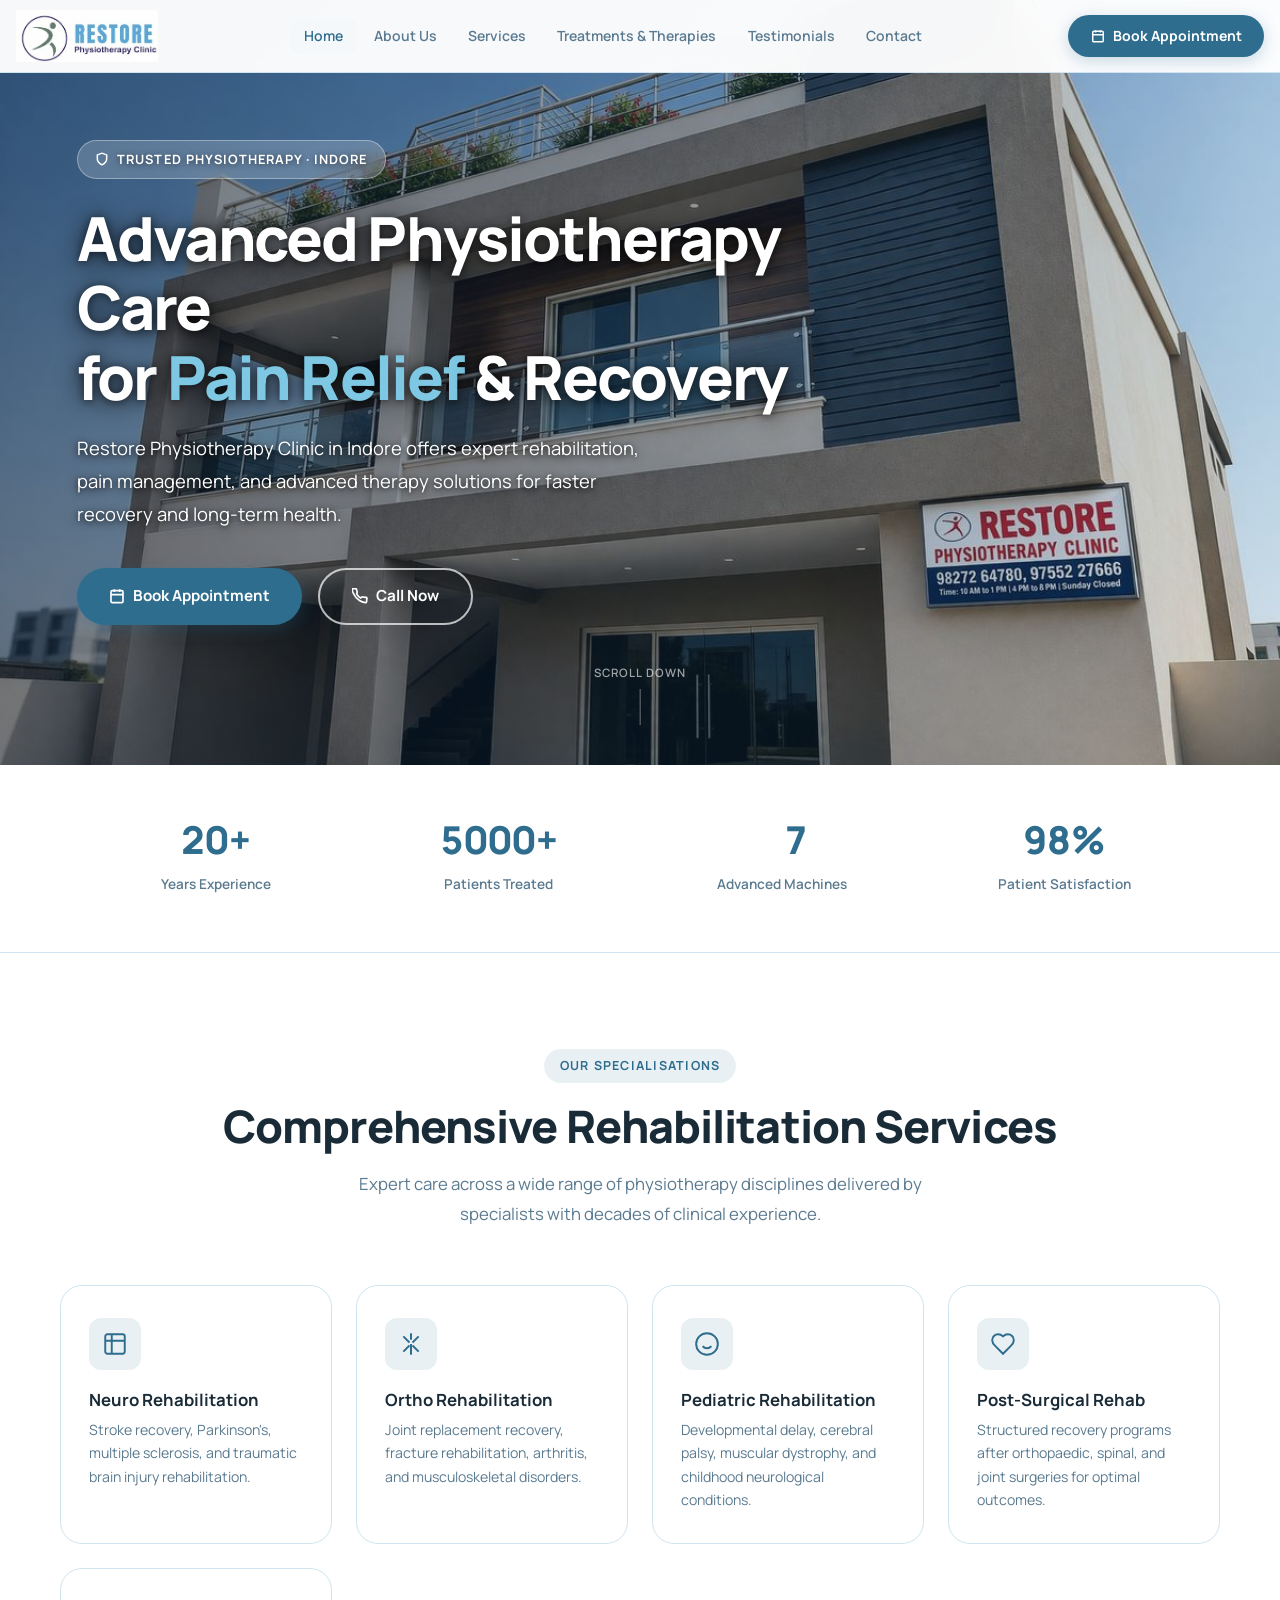
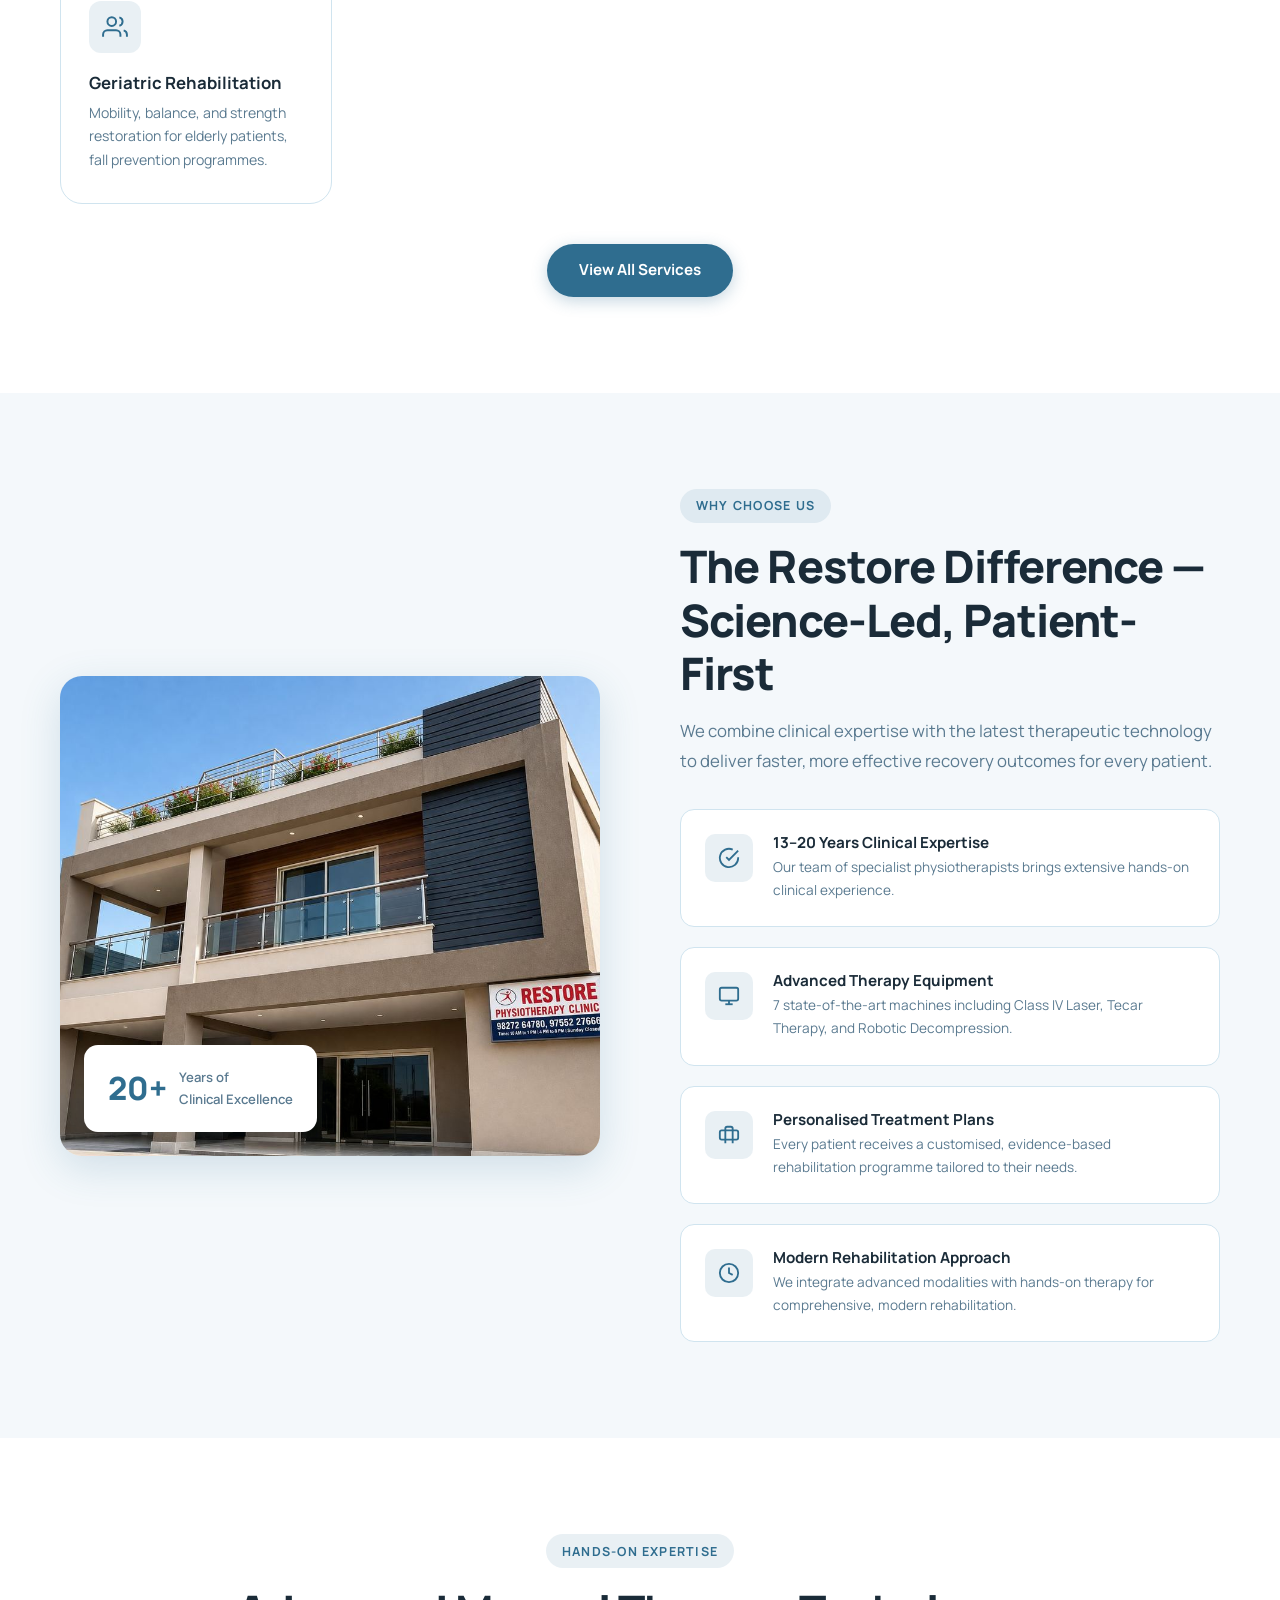
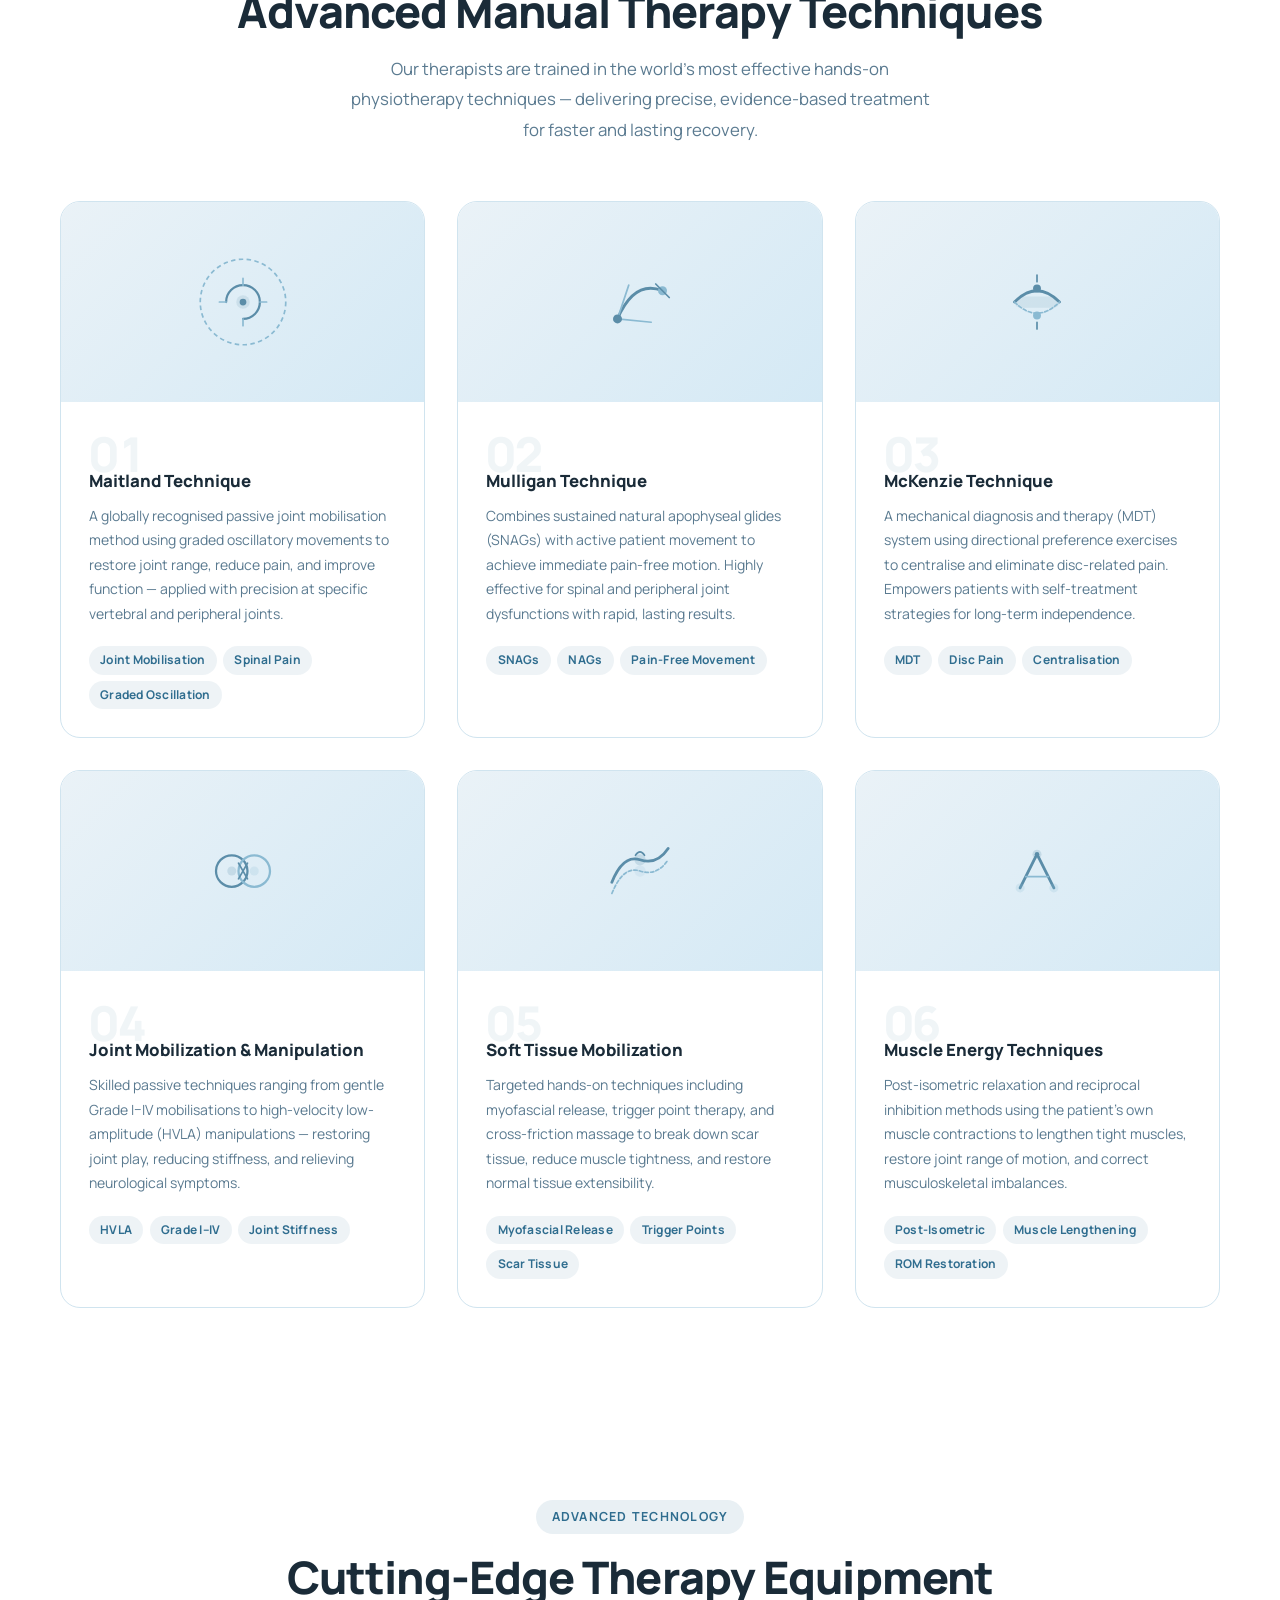
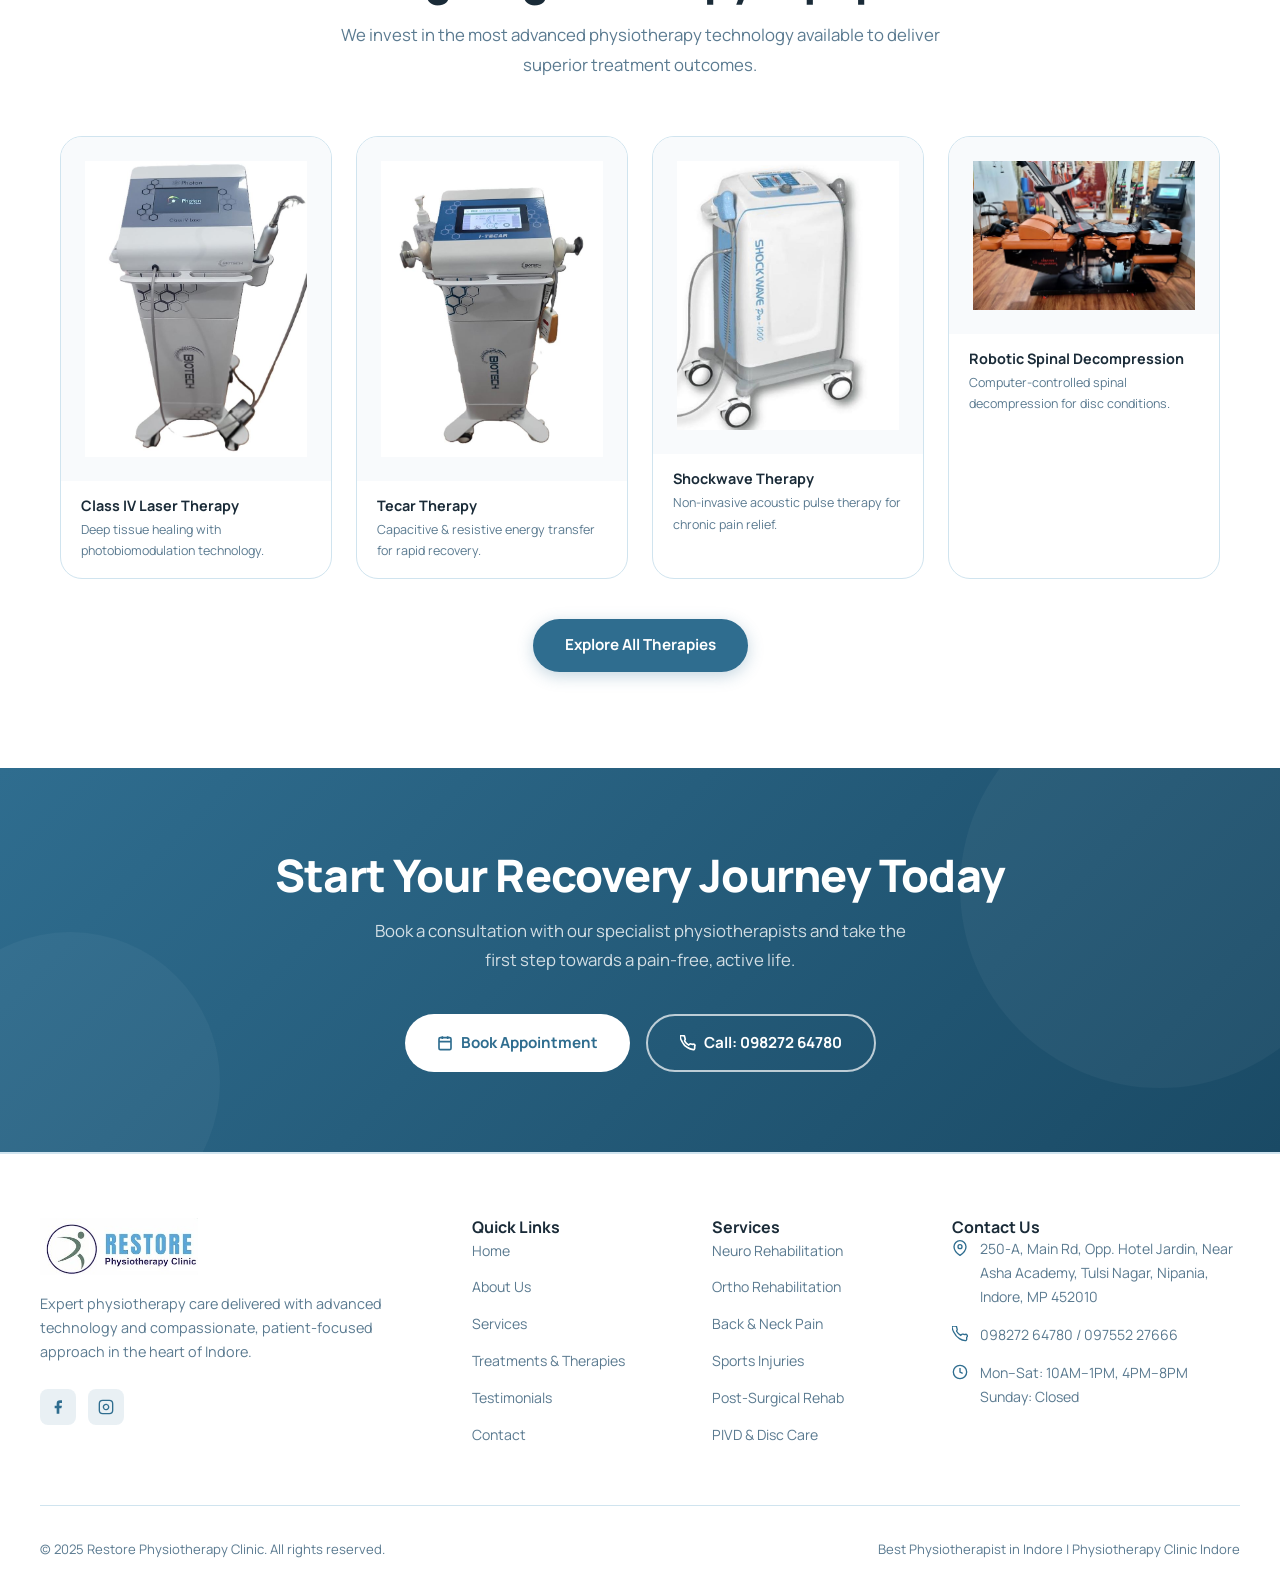
==== commit 81e7cedd: "Add files via upload" ====
--- a/index.html
+++ b/index.html
@@ -2,7 +2,7 @@
 <html lang="en">
 <head>
   <meta charset="UTF-8" />
-  <meta name="viewport" content="width=device-width, initial-scale=1.0" />
+  <meta name="viewport" content="width=device-width, initial-scale=1.0, maximum-scale=5.0, viewport-fit=cover" />
   <title>Restore Physiotherapy Clinic | Advanced Physiotherapy in Indore</title>
   <meta name="description" content="Restore Physiotherapy Clinic in Indore offers expert pain relief, neuro rehabilitation, ortho rehab, sports injury treatment, and advanced therapy equipment." />
   <meta name="keywords" content="Physiotherapy Clinic in Indore, Best Physiotherapist in Indore, Back Pain Treatment Indore, Neuro Rehabilitation Indore, Sports Injury Rehab Indore" />
@@ -25,9 +25,13 @@
     }
     .hero-video {
       position: absolute;
-      inset: 0;
-      width: 100%;
-      height: 100%;
+      top: 50%;
+      left: 50%;
+      transform: translate(-50%, -50%);
+      min-width: 100%;
+      min-height: 100%;
+      width: auto;
+      height: auto;
       object-fit: cover;
       z-index: 0;
     }
@@ -99,7 +103,7 @@
       font-size: clamp(0.95rem, 1.5vw, 1.15rem);
       color: #ffffff;
       max-width: 580px;
-      margin: 2 0 2.25rem 0;
+      margin: 0 0 2.25rem 0;
       line-height: 1.8;
       text-shadow: 0 2px 12px rgba(0,0,0,0.75), 0 1px 5px rgba(0,0,0,0.55);
       opacity: 0;
@@ -520,12 +524,15 @@
   <!-- HERO -->
   <section class="hero">
     <div class="hero-fallback"></div>
-    <video class="hero-video" autoplay muted loop playsinline poster="" data-poster="hospital">
+    <video class="hero-video" id="heroVideo" autoplay muted loop playsinline preload="auto" poster="" data-poster="hospital" webkit-playsinline x5-playsinline x5-video-player-type="h5" x5-video-player-fullscreen="false">
       <source src="hero.mp4" type="video/mp4" />
     </video>
     <div class="hero-overlay"></div>
     <div class="hero-content">
-      
+      <div class="hero-badge">
+        <svg width="14" height="14" viewBox="0 0 24 24" fill="none" stroke="currentColor" stroke-width="2.5"><path d="M12 22s8-4 8-10V5l-8-3-8 3v7c0 6 8 10 8 10z"/></svg>
+        Trusted Physiotherapy · Indore
+      </div>
       <h1 class="hero-title">
         Advanced Physiotherapy Care<br/>for <span>Pain Relief</span> &amp; Recovery
       </h1>
@@ -557,15 +564,15 @@
         <div class="lbl">Years Experience</div>
       </div>
       <div class="stat-item fade-up fade-up-delay-1">
-        <div class="num"><span data-target="10000" data-suffix="+">0+</span></div>
+        <div class="num"><span data-target="5000" data-suffix="+">0+</span></div>
         <div class="lbl">Patients Treated</div>
       </div>
       <div class="stat-item fade-up fade-up-delay-2">
-        <div class="num"><span>Multiple</span></div>
+        <div class="num"><span data-target="7" data-suffix="">0</span></div>
         <div class="lbl">Advanced Machines</div>
       </div>
       <div class="stat-item fade-up fade-up-delay-3">
-        <div class="num"><span data-target="100" data-suffix="%">0%</span></div>
+        <div class="num"><span data-target="98" data-suffix="%">0%</span></div>
         <div class="lbl">Patient Satisfaction</div>
       </div>
     </div>
@@ -695,7 +702,7 @@
         <div class="technique-card fade-up">
           <div class="technique-img-wrap">
             <div class="technique-img-placeholder" id="timg-maitland">
-              <img src="Maitland technique.jpg" alt="Maitland Technique" />
+              <svg viewBox="0 0 80 80" fill="none" xmlns="http://www.w3.org/2000/svg">
                 <circle cx="40" cy="40" r="38" stroke="#6FA9C6" stroke-width="1.5" stroke-dasharray="4 3"/>
                 <path d="M25 40c0-8.28 6.72-15 15-15s15 6.72 15 15-6.72 15-15 15" stroke="#2F6D8F" stroke-width="2" stroke-linecap="round"/>
                 <circle cx="40" cy="40" r="6" fill="#2F6D8F" opacity="0.15"/>
@@ -720,7 +727,7 @@
         <div class="technique-card fade-up fade-up-delay-1">
           <div class="technique-img-wrap">
             <div class="technique-img-placeholder" id="timg-mulligan">
-              <img src="Mulligan technique.jpg" alt="Mulligan technique" />
+              <svg viewBox="0 0 80 80" fill="none" xmlns="http://www.w3.org/2000/svg">
                 <path d="M20 55 Q35 20 60 30" stroke="#2F6D8F" stroke-width="2.5" stroke-linecap="round"/>
                 <path d="M30 25 L20 55 L50 58" stroke="#6FA9C6" stroke-width="1.5" stroke-linecap="round" stroke-linejoin="round"/>
                 <circle cx="20" cy="55" r="4" fill="#2F6D8F"/>
@@ -745,7 +752,7 @@
         <div class="technique-card fade-up fade-up-delay-2">
           <div class="technique-img-wrap">
             <div class="technique-img-placeholder" id="timg-mckenzie">
-              <img src="McKenzie technique.jpg" alt="McKenzie technique" />
+              <svg viewBox="0 0 80 80" fill="none" xmlns="http://www.w3.org/2000/svg">
                 <rect x="20" y="35" width="40" height="10" rx="5" fill="#2F6D8F" opacity="0.12"/>
                 <path d="M20 40 Q40 20 60 40" stroke="#2F6D8F" stroke-width="2.5" stroke-linecap="round"/>
                 <path d="M20 40 Q40 60 60 40" stroke="#6FA9C6" stroke-width="1.5" stroke-linecap="round" stroke-dasharray="3 2"/>
@@ -771,7 +778,7 @@
         <div class="technique-card fade-up">
           <div class="technique-img-wrap">
             <div class="technique-img-placeholder" id="timg-joint">
-              <img src="Joint mobilization and Manipulation techniques.jpg" alt="Joint mobilization & Manipulation techniques" />
+              <svg viewBox="0 0 80 80" fill="none" xmlns="http://www.w3.org/2000/svg">
                 <circle cx="30" cy="40" r="14" stroke="#2F6D8F" stroke-width="2"/>
                 <circle cx="50" cy="40" r="14" stroke="#6FA9C6" stroke-width="2"/>
                 <path d="M36 33 L44 47M36 47 L44 33" stroke="#2F6D8F" stroke-width="1.5" stroke-linecap="round"/>
@@ -796,7 +803,7 @@
         <div class="technique-card fade-up fade-up-delay-1">
           <div class="technique-img-wrap">
             <div class="technique-img-placeholder" id="timg-soft">
-              <img src="Soft tissue mobilization technique.jpg" alt="Soft tissue mobilization technique" />
+              <svg viewBox="0 0 80 80" fill="none" xmlns="http://www.w3.org/2000/svg">
                 <path d="M15 50 Q25 25 40 30 Q55 35 65 20" stroke="#2F6D8F" stroke-width="2.5" stroke-linecap="round"/>
                 <path d="M15 60 Q25 35 40 40 Q55 45 65 30" stroke="#6FA9C6" stroke-width="1.5" stroke-linecap="round" stroke-dasharray="3 2"/>
                 <circle cx="40" cy="30" r="5" fill="#2F6D8F" opacity="0.2"/>
@@ -821,7 +828,7 @@
         <div class="technique-card fade-up fade-up-delay-2">
           <div class="technique-img-wrap">
             <div class="technique-img-placeholder" id="timg-met">
-              <img src="Muscle energy techniques.jpg" alt="Muscle energy techniques" />
+              <svg viewBox="0 0 80 80" fill="none" xmlns="http://www.w3.org/2000/svg">
                 <path d="M25 55 L40 25 L55 55" stroke="#2F6D8F" stroke-width="2.5" stroke-linecap="round" stroke-linejoin="round"/>
                 <path d="M30 45 L50 45" stroke="#6FA9C6" stroke-width="1.5" stroke-linecap="round"/>
                 <circle cx="40" cy="25" r="4" fill="#2F6D8F" opacity="0.2"/>
@@ -916,10 +923,10 @@
           <div class="footer-logo"><img src="" data-img="logo" alt="Restore Physiotherapy Clinic" class="footer-logo-img" /></div>
           <p class="footer-tagline">Expert physiotherapy care delivered with advanced technology and compassionate, patient-focused approach in the heart of Indore.</p>
           <div style="margin-top:1.5rem; display:flex; gap:0.75rem;">
-            <a href="https://www.facebook.com/p/Restore-Physiotherapy-Clinic-100069714570958/" style="width:36px;height:36px;background:rgba(47,109,143,0.1);border-radius:8px;display:flex;align-items:center;justify-content:center;color:var(--primary);transition:background 0.3s;" onmouseover="this.style.background='rgba(47,109,143,0.2)'" onmouseout="this.style.background='rgba(47,109,143,0.1)'">
+            <a href="#" style="width:36px;height:36px;background:rgba(47,109,143,0.1);border-radius:8px;display:flex;align-items:center;justify-content:center;color:var(--primary);transition:background 0.3s;" onmouseover="this.style.background='rgba(47,109,143,0.2)'" onmouseout="this.style.background='rgba(47,109,143,0.1)'">
               <svg width="16" height="16" viewBox="0 0 24 24" fill="currentColor"><path d="M18 2h-3a5 5 0 00-5 5v3H7v4h3v8h4v-8h3l1-4h-4V7a1 1 0 011-1h3z"/></svg>
             </a>
-            <a href="https://www.instagram.com/restore_physiotherapy_clinic_/" style="width:36px;height:36px;background:rgba(47,109,143,0.1);border-radius:8px;display:flex;align-items:center;justify-content:center;color:var(--primary);transition:background 0.3s;" onmouseover="this.style.background='rgba(47,109,143,0.2)'" onmouseout="this.style.background='rgba(47,109,143,0.1)'">
+            <a href="#" style="width:36px;height:36px;background:rgba(47,109,143,0.1);border-radius:8px;display:flex;align-items:center;justify-content:center;color:var(--primary);transition:background 0.3s;" onmouseover="this.style.background='rgba(47,109,143,0.2)'" onmouseout="this.style.background='rgba(47,109,143,0.1)'">
               <svg width="16" height="16" viewBox="0 0 24 24" fill="none" stroke="currentColor" stroke-width="2"><rect x="2" y="2" width="20" height="20" rx="5"/><path d="M16 11.37A4 4 0 1112.63 8 4 4 0 0116 11.37z"/><line x1="17.5" y1="6.5" x2="17.51" y2="6.5"/></svg>
             </a>
           </div>
@@ -968,6 +975,36 @@
       </div>
     </div>
   </footer>
+  <script>
+    // Robust video autoplay for mobile browsers
+    (function() {
+      var v = document.getElementById('heroVideo');
+      if (!v) return;
+      // Ensure muted (required for autoplay on mobile)
+      v.muted = true;
+      v.volume = 0;
+      // Try to play immediately
+      var playPromise = v.play();
+      if (playPromise !== undefined) {
+        playPromise.catch(function() {
+          // Autoplay blocked — try on first user interaction
+          var tryPlay = function() {
+            v.play();
+            document.removeEventListener('touchstart', tryPlay);
+            document.removeEventListener('click', tryPlay);
+            document.removeEventListener('scroll', tryPlay);
+          };
+          document.addEventListener('touchstart', tryPlay, { once: true });
+          document.addEventListener('click', tryPlay, { once: true });
+          document.addEventListener('scroll', tryPlay, { once: true, passive: true });
+        });
+      }
+      // Hide video on error, show fallback bg
+      v.addEventListener('error', function() {
+        v.style.display = 'none';
+      });
+    })();
+  </script>
 
   <script src="images.js"></script>
   <script src="main.js"></script>
--- a/styles.css
+++ b/styles.css
@@ -519,3 +519,528 @@
   overflow: hidden;
   transition: all var(--transition);
 }
+
+/* ============================================================
+   MOBILE FIX — prevents all horizontal overflow & wobble
+   ============================================================ */
+
+/* 1. Hard-stop any horizontal scroll on every element */
+html, body {
+  overflow-x: hidden !important;
+  width: 100%;
+  max-width: 100%;
+}
+
+/* 2. All containers must not exceed viewport */
+*, *::before, *::after {
+  box-sizing: border-box;
+  max-width: 100%;
+}
+
+/* 3. Lock the page container */
+.container {
+  width: 100%;
+  max-width: 1200px;
+  margin: 0 auto;
+  padding: 0 1rem;
+  box-sizing: border-box;
+}
+
+/* 4. Nav inner must not overflow */
+.nav-inner {
+  max-width: 1280px;
+  width: 100%;
+  padding: 0 1rem;
+  overflow: visible;
+}
+
+/* 5. Fix hero content padding on mobile (6vw causes issues) */
+@media (max-width: 768px) {
+  .hero-content {
+    padding: 1.5rem !important;
+    max-width: 100% !important;
+    width: 100% !important;
+  }
+  .hero-title {
+    font-size: clamp(1.6rem, 6vw, 2.4rem) !important;
+  }
+  .hero-sub {
+    font-size: 0.92rem !important;
+    max-width: 100% !important;
+  }
+  .hero-btns {
+    flex-direction: column !important;
+    gap: 0.75rem !important;
+  }
+  .hero-btns a {
+    width: 100%;
+    justify-content: center;
+    text-align: center;
+  }
+}
+
+/* 6. Stats grid mobile */
+@media (max-width: 768px) {
+  .stats-grid {
+    grid-template-columns: 1fr 1fr !important;
+    gap: 0.75rem !important;
+  }
+  .stat-divider { display: none !important; }
+  .stat-item { padding: 0.75rem 0.5rem !important; }
+  .stat-item .num { font-size: 1.8rem !important; }
+}
+
+/* 7. Services grid mobile */
+@media (max-width: 768px) {
+  .services-grid {
+    grid-template-columns: 1fr !important;
+    gap: 1rem !important;
+  }
+}
+
+/* 8. Why-us layout mobile */
+@media (max-width: 900px) {
+  .why-us-layout {
+    grid-template-columns: 1fr !important;
+    gap: 2rem !important;
+  }
+  .why-us-img img {
+    height: 260px !important;
+  }
+}
+
+/* 9. Equipment strip mobile */
+@media (max-width: 768px) {
+  .equipment-strip {
+    grid-template-columns: 1fr 1fr !important;
+    gap: 1rem !important;
+  }
+}
+@media (max-width: 480px) {
+  .equipment-strip {
+    grid-template-columns: 1fr !important;
+  }
+}
+
+/* 10. Techniques grid mobile */
+@media (max-width: 768px) {
+  .techniques-grid {
+    grid-template-columns: 1fr !important;
+    gap: 1.25rem !important;
+  }
+}
+
+/* 11. Footer grid mobile */
+@media (max-width: 768px) {
+  .footer-grid {
+    grid-template-columns: 1fr !important;
+    gap: 1.75rem !important;
+  }
+  .footer-bottom {
+    flex-direction: column !important;
+    text-align: center !important;
+    gap: 0.5rem !important;
+  }
+}
+
+/* 12. Sections padding on mobile */
+@media (max-width: 768px) {
+  .section { padding: 3rem 1rem !important; }
+  .section-header { margin-bottom: 2rem !important; }
+  .section-title { font-size: clamp(1.5rem, 5vw, 2rem) !important; }
+  .cta-section { padding: 3.5rem 1rem !important; }
+  .cta-section h2 { font-size: 1.6rem !important; }
+  .cta-btns {
+    flex-direction: column !important;
+    align-items: center !important;
+  }
+}
+
+/* 13. Page hero mobile */
+@media (max-width: 768px) {
+  .page-hero {
+    padding: 7rem 1.25rem 3rem !important;
+  }
+  .page-hero h1 { font-size: clamp(1.6rem, 6vw, 2.2rem) !important; }
+}
+
+/* 14. Stat cards grid on about page */
+@media (max-width: 768px) {
+  div[style*="grid-template-columns:1fr 1fr"] {
+    grid-template-columns: 1fr 1fr !important;
+    gap: 0.75rem !important;
+  }
+  .stat-card { padding: 1.5rem 1rem !important; }
+  .stat-number { font-size: 2.2rem !important; }
+}
+
+/* 15. About intro mobile */
+@media (max-width: 900px) {
+  .about-intro {
+    grid-template-columns: 1fr !important;
+    gap: 2rem !important;
+  }
+  .about-values {
+    grid-template-columns: 1fr 1fr !important;
+  }
+}
+@media (max-width: 540px) {
+  .about-values {
+    grid-template-columns: 1fr !important;
+  }
+}
+
+/* 16. Doctor cards mobile */
+@media (max-width: 900px) {
+  .doctors-grid {
+    grid-template-columns: 1fr !important;
+  }
+}
+
+/* 17. Therapy items (alternating layout) mobile */
+@media (max-width: 900px) {
+  .therapy-item,
+  .therapy-item.reverse {
+    grid-template-columns: 1fr !important;
+    direction: ltr !important;
+    gap: 1.5rem !important;
+  }
+  .therapy-img img {
+    height: auto !important;
+    max-height: 280px !important;
+  }
+}
+
+/* 18. Services full grid mobile */
+@media (max-width: 768px) {
+  .services-full-grid {
+    grid-template-columns: 1fr !important;
+    gap: 1rem !important;
+  }
+  .rehab-highlight {
+    grid-template-columns: 1fr !important;
+  }
+  .rehab-highlight-item {
+    border-right: none !important;
+    border-bottom: 1px solid var(--border) !important;
+  }
+}
+
+/* 19. Contact layout mobile */
+@media (max-width: 900px) {
+  .contact-layout {
+    grid-template-columns: 1fr !important;
+    gap: 2rem !important;
+  }
+  .form-row {
+    grid-template-columns: 1fr !important;
+  }
+  .contact-form-wrap { padding: 1.75rem 1.25rem !important; }
+  .map-wrap { height: 280px !important; }
+}
+
+/* 20. Testimonials & video grid mobile */
+@media (max-width: 768px) {
+  .testimonials-grid {
+    grid-template-columns: 1fr !important;
+  }
+  .rating-summary {
+    grid-template-columns: 1fr !important;
+    gap: 1.5rem !important;
+    padding: 1.75rem 1.25rem !important;
+  }
+  .video-grid {
+    grid-template-columns: 1fr !important;
+    gap: 1.25rem !important;
+  }
+  .trust-bar-inner {
+    grid-template-columns: 1fr 1fr !important;
+    gap: 1.25rem !important;
+  }
+}
+
+/* 21. Trust bar mobile */
+@media (max-width: 768px) {
+  .trust-bar { padding: 1.75rem 1rem !important; }
+  .trust-item .num { font-size: 1.8rem !important; }
+}
+
+/* 22. Counter number — prevent layout shift */
+[data-target] {
+  display: inline-block;
+  white-space: nowrap;
+  font-variant-numeric: tabular-nums;
+}
+
+/* 23. Prevent any transforms from creating horizontal scroll */
+.fade-up {
+  will-change: opacity, transform;
+  transform: translateY(28px);
+}
+.fade-up.visible {
+  transform: translateY(0) !important;
+  will-change: auto;
+}
+
+/* 24. Images never overflow */
+img {
+  max-width: 100% !important;
+  height: auto;
+}
+iframe {
+  max-width: 100% !important;
+}
+
+/* 25. Mobile menu full width */
+@media (max-width: 768px) {
+  .mobile-menu {
+    left: 0 !important;
+    right: 0 !important;
+    width: 100% !important;
+    padding: 1.25rem 1rem !important;
+  }
+}
+
+
+/* ============================================================
+   COMPREHENSIVE MOBILE FIX v2 — March 2026
+   Fixes: right-side overflow, counter wobble, all grids
+   ============================================================ */
+
+/* === ROOT OVERFLOW LOCK === */
+html {
+  overflow-x: hidden !important;
+  width: 100%;
+}
+body {
+  overflow-x: hidden !important;
+  width: 100%;
+  position: relative;
+}
+
+/* === EVERY ELEMENT CONSTRAINED === */
+*, *::before, *::after {
+  box-sizing: border-box;
+}
+
+/* === SECTIONS NEVER OVERFLOW === */
+section, .section, .stats-banner, .trust-bar,
+.page-hero, footer, .navbar, .cta-section {
+  width: 100%;
+  max-width: 100vw;
+  overflow-x: hidden;
+}
+
+/* === CONTAINER ALWAYS FULL-WIDTH SAFE === */
+.container {
+  width: 100%;
+  max-width: 1200px;
+  margin-left: auto;
+  margin-right: auto;
+  padding-left: 1.25rem;
+  padding-right: 1.25rem;
+}
+
+/* === NAV INNER SAFE === */
+.nav-inner {
+  padding-left: 1rem;
+  padding-right: 1rem;
+  width: 100%;
+  max-width: 1280px;
+}
+
+/* === COUNTER WOBBLE FIX ===
+   Use tabular-nums + fixed min-width so layout never shifts
+   when digits change from 0 → 5000+ */
+[data-target] {
+  display: inline-block;
+  font-variant-numeric: tabular-nums;
+  font-feature-settings: "tnum";
+  white-space: nowrap;
+  min-width: 2ch;
+  text-align: right;
+}
+.stat-item .num,
+.stat-card .stat-number,
+.trust-item .num {
+  min-height: 1.2em;
+  display: block;
+  white-space: nowrap;
+  overflow: hidden;
+}
+
+/* === FADE-UP — use translateY only, never X, clamp height ===
+   translateY is safe — it does NOT cause horizontal scroll.
+   The wobble was from layout reflow during counter. Now fixed. */
+.fade-up {
+  opacity: 0;
+  transform: translateY(24px);
+  transition: opacity 0.65s cubic-bezier(0.4,0,0.2,1),
+              transform 0.65s cubic-bezier(0.4,0,0.2,1);
+  will-change: opacity, transform;
+}
+.fade-up.visible {
+  opacity: 1;
+  transform: translateY(0);
+  will-change: auto;
+}
+
+/* === VIDEO AUTOPLAY FIX ===
+   Ensure hero video fills and doesn't cause layout issues */
+.hero {
+  width: 100%;
+  overflow: hidden;
+}
+.hero-video {
+  position: absolute;
+  top: 50%; left: 50%;
+  transform: translate(-50%, -50%);
+  min-width: 100%;
+  min-height: 100%;
+  width: auto;
+  height: auto;
+  object-fit: cover;
+  z-index: 0;
+}
+
+/* === MOBILE BREAKPOINTS === */
+@media (max-width: 768px) {
+
+  /* Navbar */
+  .nav-inner {
+    padding: 0 0.875rem;
+  }
+  .nav-logo-img {
+    height: 40px;
+  }
+
+  /* Hero */
+  .hero {
+    height: 100svh;
+    min-height: 500px;
+  }
+  .hero-content {
+    padding: 1.25rem !important;
+    max-width: 100% !important;
+    width: 100% !important;
+  }
+  .hero-title {
+    font-size: clamp(1.55rem, 7vw, 2.2rem) !important;
+    line-height: 1.2 !important;
+  }
+  .hero-sub {
+    font-size: 0.9rem !important;
+    max-width: 100% !important;
+    margin-bottom: 1.5rem !important;
+  }
+  .hero-btns {
+    flex-direction: column !important;
+    gap: 0.65rem !important;
+    align-items: flex-start !important;
+  }
+  .hero-btns a {
+    width: 100% !important;
+    justify-content: center !important;
+    text-align: center !important;
+  }
+
+  /* Stats banner */
+  .stats-banner { padding: 1.75rem 1rem; }
+  .stats-grid {
+    grid-template-columns: 1fr 1fr !important;
+    gap: 0.5rem !important;
+    max-width: 100%;
+  }
+  .stat-item { padding: 0.75rem 0.5rem !important; }
+  .stat-item .num { font-size: 1.75rem !important; }
+  .stat-divider { display: none !important; }
+
+  /* Sections */
+  .section { padding: 2.75rem 1rem !important; }
+  .section-header { margin-bottom: 1.75rem !important; }
+  .section-title { font-size: clamp(1.4rem, 5.5vw, 1.9rem) !important; }
+  .section-sub { font-size: 0.9rem !important; }
+
+  /* Services grid */
+  .services-grid { grid-template-columns: 1fr !important; gap: 0.875rem !important; }
+
+  /* Why-us */
+  .why-us-layout { grid-template-columns: 1fr !important; gap: 2rem !important; }
+  .why-us-img img { height: 240px !important; }
+  .why-us-img-badge { display: none; }
+
+  /* Equipment strip */
+  .equipment-strip { grid-template-columns: 1fr 1fr !important; gap: 0.875rem !important; }
+  .equip-card img { height: 140px !important; }
+
+  /* Techniques grid */
+  .techniques-grid { grid-template-columns: 1fr !important; gap: 1rem !important; }
+  .technique-img-wrap { height: 160px !important; }
+
+  /* CTA section */
+  .cta-section { padding: 3rem 1rem !important; }
+  .cta-section h2 { font-size: 1.5rem !important; }
+  .cta-btns {
+    flex-direction: column !important;
+    align-items: center !important;
+    gap: 0.65rem !important;
+  }
+  .cta-btns a { width: 100% !important; justify-content: center !important; }
+
+  /* Footer */
+  .footer-grid { grid-template-columns: 1fr !important; gap: 1.5rem !important; }
+  footer { padding: 2.5rem 1rem 1.5rem !important; }
+  .footer-bottom {
+    flex-direction: column !important;
+    text-align: center !important;
+    gap: 0.4rem !important;
+    font-size: 0.75rem !important;
+  }
+
+  /* Page hero */
+  .page-hero { padding: 6.5rem 1rem 2.5rem !important; }
+  .page-hero h1 { font-size: clamp(1.5rem, 6.5vw, 2.2rem) !important; }
+  .page-hero p { font-size: 0.9rem !important; }
+
+  /* Mobile menu */
+  .mobile-menu {
+    left: 0 !important;
+    right: 0 !important;
+    width: 100% !important;
+    max-width: 100% !important;
+    padding: 1.25rem 1rem !important;
+  }
+
+  /* Buttons on mobile */
+  .btn-primary, .btn-outline, .btn-white, .btn-book {
+    font-size: 0.875rem !important;
+    padding: 0.75rem 1.5rem !important;
+  }
+
+  /* Images */
+  img { max-width: 100% !important; height: auto; }
+  iframe { max-width: 100% !important; }
+}
+
+@media (max-width: 480px) {
+  .equipment-strip { grid-template-columns: 1fr !important; }
+  .stats-grid { gap: 0.5rem !important; }
+}
+
+/* Prevent hover transforms on touch devices (they cause jitter) */
+@media (hover: none) {
+  .service-card:hover,
+  .why-feature:hover,
+  .equip-card:hover,
+  .technique-card:hover,
+  .stat-card:hover,
+  .video-card:hover,
+  .doctor-card:hover,
+  .value-card:hover,
+  .service-full-card:hover,
+  .therapy-item:hover .therapy-img img,
+  .doctor-card:hover .doctor-img-wrap img {
+    transform: none !important;
+    box-shadow: var(--shadow) !important;
+  }
+}
